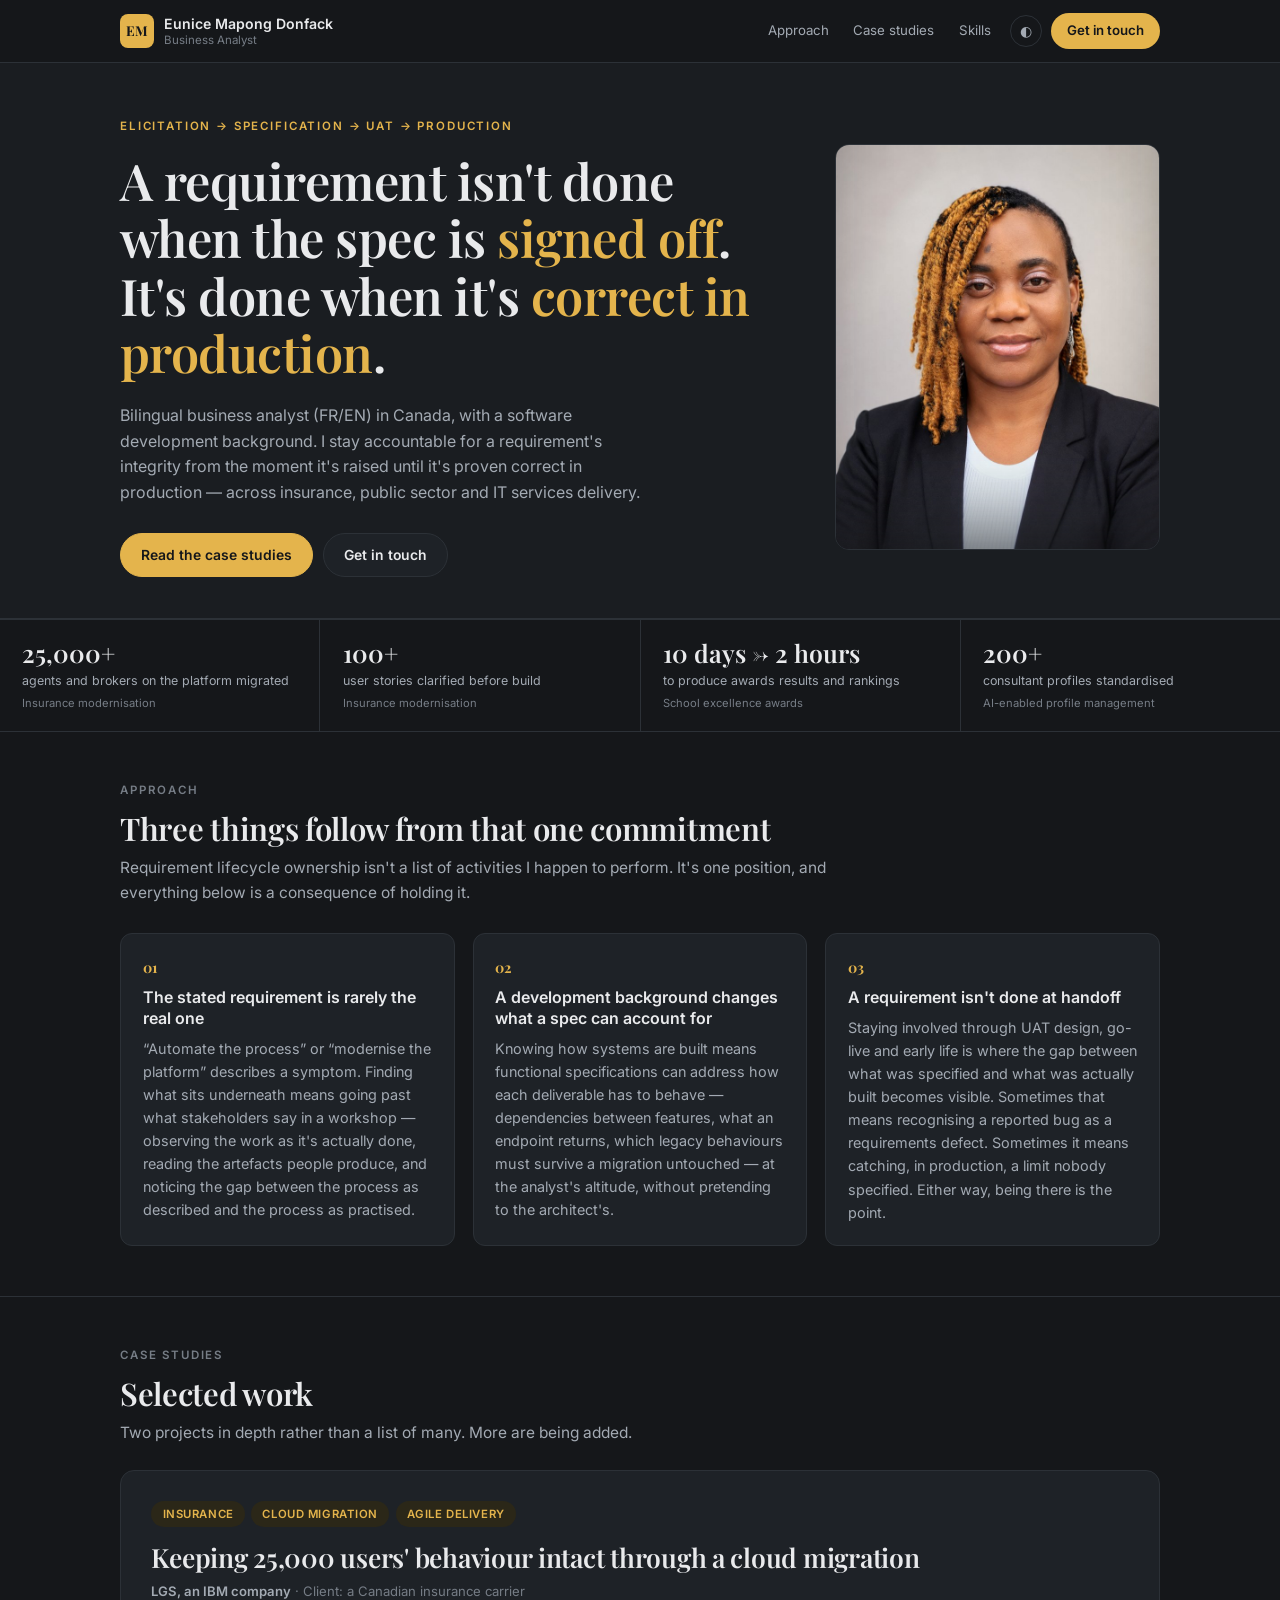
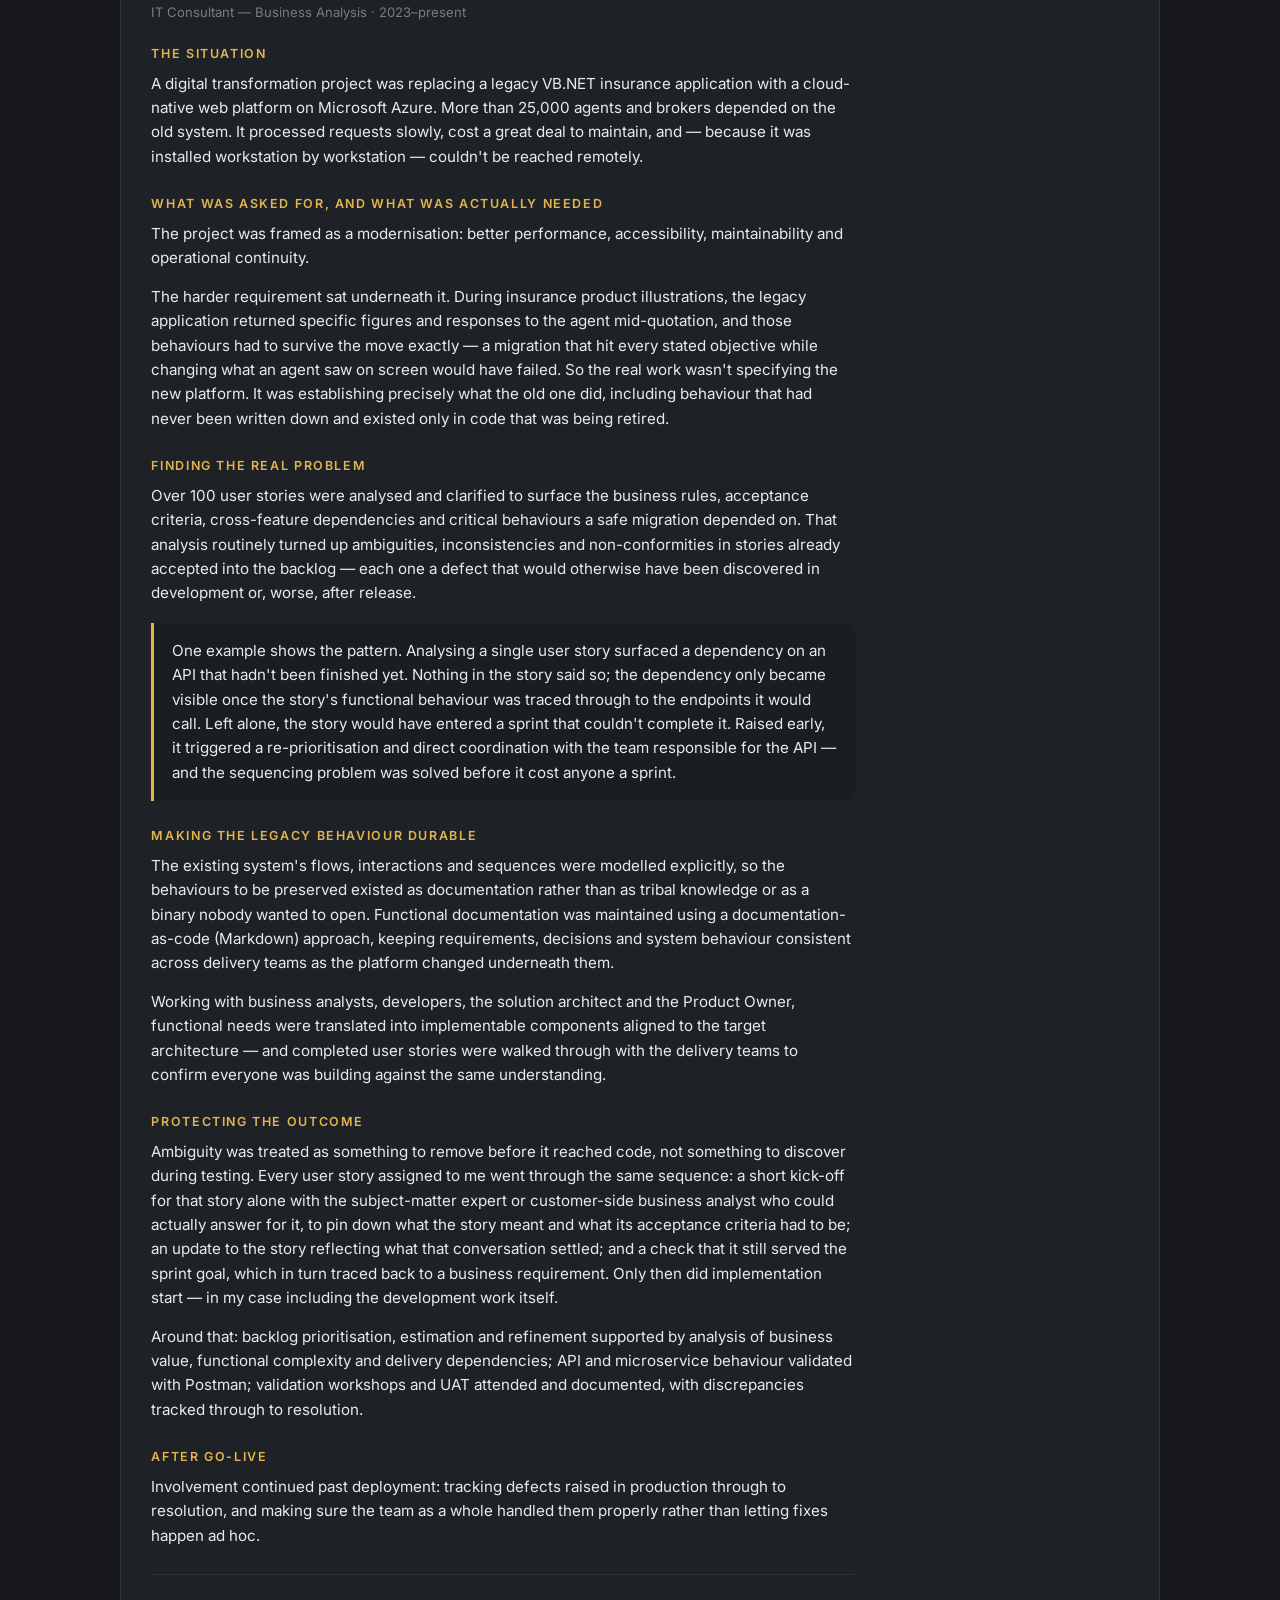
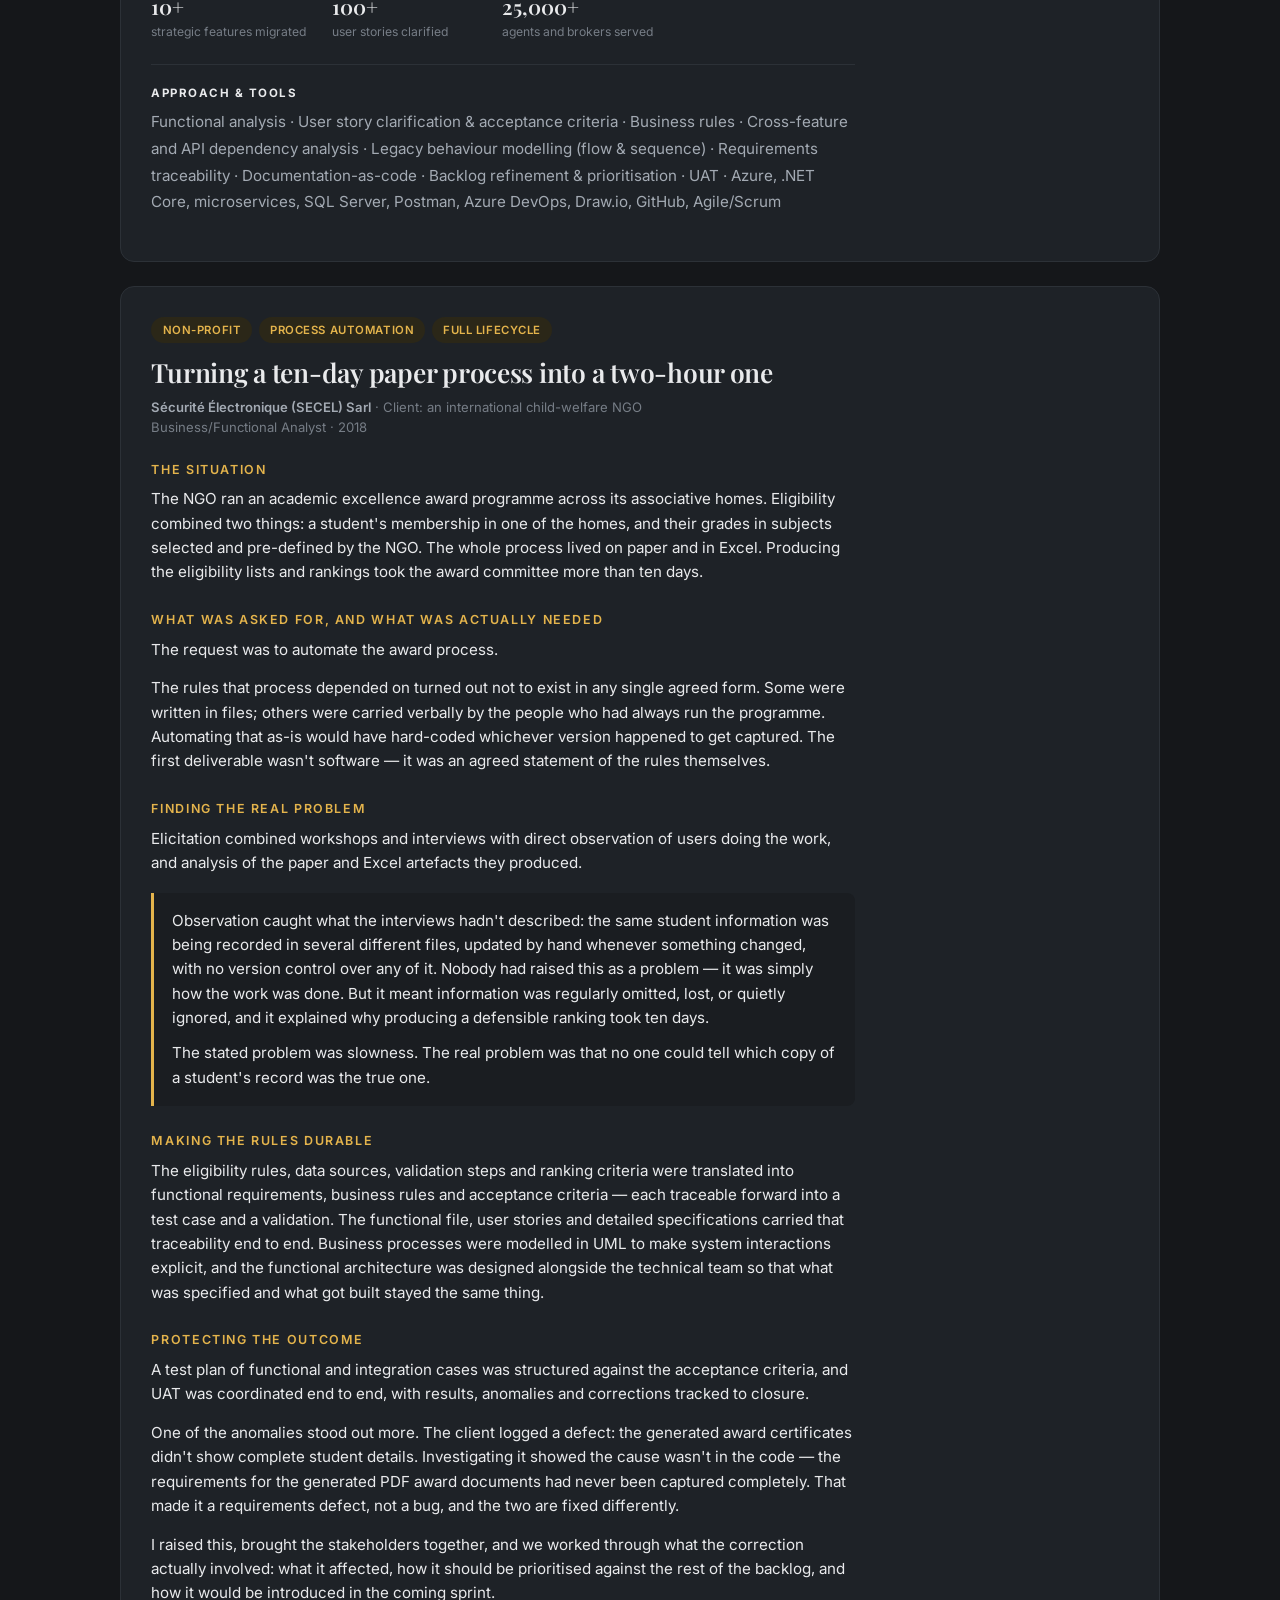
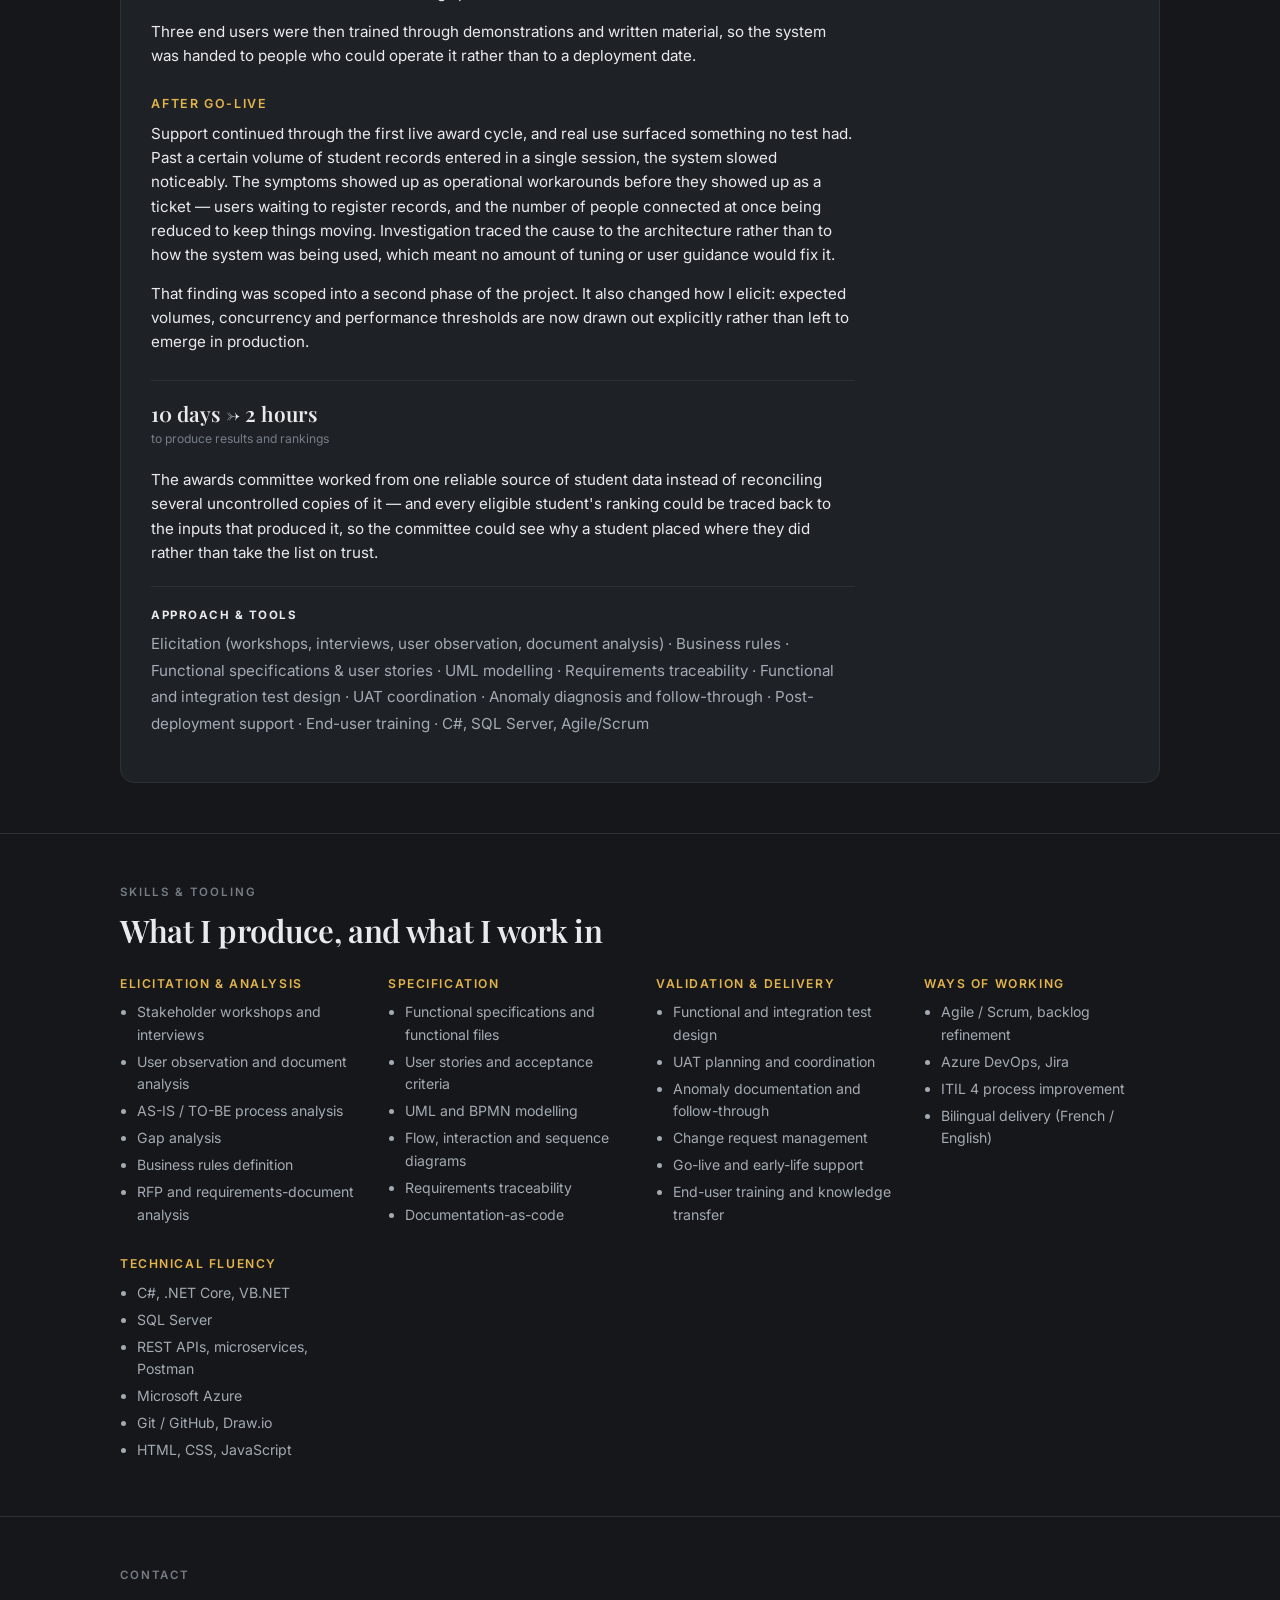
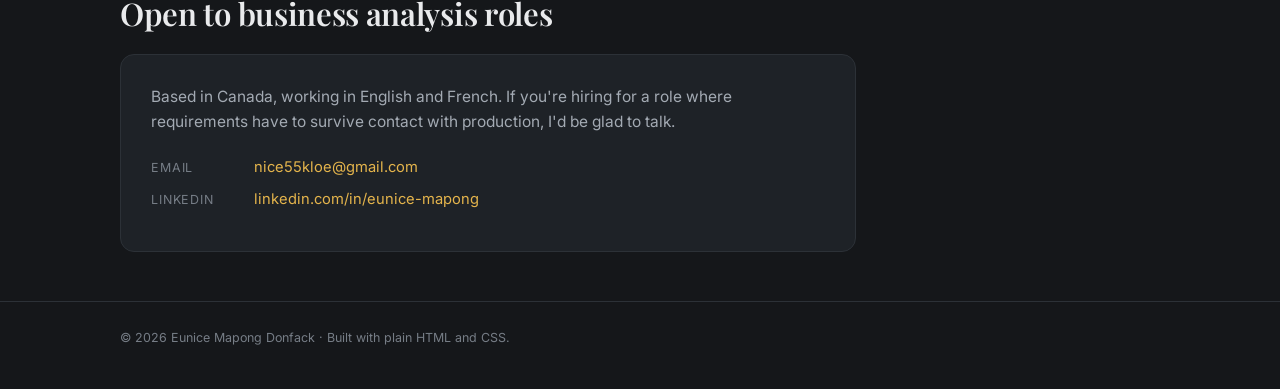
==== index.html @ 594097d8 "Add files via upload" ====
<!DOCTYPE html>
<html lang="en">
<head>
<meta charset="utf-8">
<meta name="viewport" content="width=device-width, initial-scale=1">
<title>Eunice Mapong Donfack — Business Analyst</title>
<meta name="description" content="Business analyst specialising in requirement lifecycle ownership — accountable for a requirement's integrity from elicitation through UAT, go-live and early-life support.">
<meta property="og:title" content="Eunice Mapong Donfack — Business Analyst">
<meta property="og:description" content="I stay accountable for a requirement's integrity from the moment it's raised until it's proven correct in production.">
<meta property="og:type" content="website">
<meta property="og:image" content="headshot.jpg">
<meta name="twitter:card" content="summary">
<link rel="icon" href="data:image/svg+xml,%3Csvg xmlns='http://www.w3.org/2000/svg' viewBox='0 0 32 32'%3E%3Crect width='32' height='32' rx='7' fill='%23E4B44C'/%3E%3Ctext x='16' y='23' font-family='Georgia,serif' font-weight='700' font-size='16' fill='%23131822' text-anchor='middle'%3EEM%3C/text%3E%3C/svg%3E">
<link rel="preconnect" href="https://fonts.googleapis.com">
<link rel="preconnect" href="https://fonts.gstatic.com" crossorigin>
<link href="https://fonts.googleapis.com/css2?family=Playfair+Display:wght@500;600;700&family=Inter:wght@400;500;600;700&display=swap" rel="stylesheet">
<style>
:root{
  --bg:#15171A; --bg-2:#1A1D21; --surface:#1E2227; --raised:#252A30;
  --ink:#E9EAEC; --muted:#A3AAB3; --faint:#767D86;
  --rule:#2C3137; --accent:#E4B44C; --accent-ink:#15171A; --accent-soft:#2B2718;
  --display:"Playfair Display",Georgia,"Times New Roman",serif;
  --sans:Inter,-apple-system,BlinkMacSystemFont,"Segoe UI",Roboto,Helvetica,Arial,sans-serif;
}
:root[data-theme="light"]{
  --bg:#FAFAF9; --bg-2:#F1F1EF; --surface:#FFFFFF; --raised:#FFFFFF;
  --ink:#1A1C1F; --muted:#555B62; --faint:#868C94;
  --rule:#E1E2E0; --accent:#8A6410; --accent-ink:#FFFFFF; --accent-soft:#F7F0DE;
}
*{box-sizing:border-box}
html{scroll-behavior:smooth}
body{margin:0; background:var(--bg); color:var(--ink); font-family:var(--sans);
  font-size:15.5px; line-height:1.6; -webkit-font-smoothing:antialiased}
.wrap{max-width:68rem; margin:0 auto; padding:0 1.5rem}
.narrow{max-width:46rem}
a{color:var(--accent); text-decoration:none}
a:hover{text-decoration:underline}
h1,h2{font-family:var(--display); font-weight:600; line-height:1.14; margin:0; letter-spacing:-.01em}
h3,h4{font-family:var(--sans); font-weight:600; margin:0; line-height:1.3}
p{margin:0 0 .9rem}
.gold{color:var(--accent)}
.eyebrow{font-size:.72rem; font-weight:600; letter-spacing:.16em; text-transform:uppercase;
  color:var(--accent); margin:0 0 1rem}
.sec-label{font-size:.72rem; font-weight:600; letter-spacing:.16em; text-transform:uppercase;
  color:var(--faint); margin:0 0 .7rem}

/* nav */
nav{position:sticky; top:0; z-index:30; background:var(--bg); border-bottom:1px solid var(--rule)}
nav .wrap{display:flex; align-items:center; gap:1rem; height:62px}
.brand{display:flex; align-items:center; gap:.6rem; color:var(--ink); text-decoration:none}
.brand:hover{text-decoration:none}
.mark{width:34px; height:34px; border-radius:8px; background:var(--accent); color:var(--accent-ink);
  font-family:var(--display); font-weight:700; font-size:.85rem;
  display:flex; align-items:center; justify-content:center; flex:none}
.brand b{display:block; font-size:.88rem; font-weight:600; line-height:1.25}
.brand small{display:block; font-size:.72rem; color:var(--faint); line-height:1.25}
.navlinks{display:flex; align-items:center; gap:.15rem; margin-left:auto; font-size:.83rem}
.navlinks a{color:var(--muted); padding:.4rem .7rem; border-radius:999px; text-decoration:none}
.navlinks a:hover{color:var(--ink); background:var(--bg-2); text-decoration:none}
.pill{margin-left:.4rem; background:var(--accent)!important; color:var(--accent-ink)!important;
  font-weight:600; padding:.45rem 1rem!important}
.pill:hover{opacity:.9}
#themer{margin-left:.35rem; background:none; border:1px solid var(--rule); color:var(--muted);
  width:32px; height:32px; border-radius:999px; cursor:pointer; font-size:.9rem; line-height:1; flex:none}
#themer:hover{color:var(--ink); border-color:var(--faint)}
@media (max-width:820px){ .navlinks a:not(.pill){display:none} .brand small{display:none} }

/* hero */
.hero{background:var(--bg-2); border-bottom:1px solid var(--rule); padding:3.4rem 0 2.6rem}
.hero-grid{display:grid; grid-template-columns:1.35fr .65fr; gap:2.5rem; align-items:center}
.hero h1{font-size:clamp(2rem,4.6vw,3.15rem)}
.hero .lede{margin-top:1.35rem; color:var(--muted); font-size:1rem; max-width:34rem}
.cta{display:flex; flex-wrap:wrap; gap:.65rem; margin-top:1.7rem}
.btn{display:inline-block; font-size:.87rem; font-weight:600; padding:.62rem 1.25rem;
  border-radius:999px; border:1px solid var(--rule); color:var(--ink); background:var(--surface);
  text-decoration:none}
.btn:hover{text-decoration:none; border-color:var(--faint)}
.btn.primary{background:var(--accent); border-color:var(--accent); color:var(--accent-ink)}
.btn.primary:hover{opacity:.9}
.portrait{position:relative; aspect-ratio:4/5; border-radius:14px; overflow:hidden;
  background:var(--surface); border:1px solid var(--rule)}
.portrait img{width:100%; height:100%; object-fit:cover; display:block}
.portrait::after{content:""; position:absolute; inset:0; pointer-events:none;
  box-shadow:inset 0 -70px 90px -50px rgba(21,23,26,.75)}
:root[data-theme="light"] .portrait::after{box-shadow:none}
@media (max-width:820px){
  .hero-grid{grid-template-columns:1fr; gap:1.8rem}
  .portrait{max-width:14rem; order:-1}
}

/* stats */
.stats{display:grid; grid-template-columns:repeat(auto-fit,minmax(11rem,1fr)); gap:1px;
  background:var(--rule); border-top:1px solid var(--rule); border-bottom:1px solid var(--rule)}
.stats div{background:var(--bg); padding:1.15rem 1.4rem}
.stats .n{font-family:var(--display); font-size:1.55rem; font-weight:600; display:block; line-height:1.15}
.stats .k{font-size:.78rem; color:var(--muted); margin-top:.2rem; display:block}
.stats .src{font-size:.7rem; color:var(--faint); margin-top:.25rem; display:block}

/* sections */
section{padding:3.1rem 0}
section + section{border-top:1px solid var(--rule)}
h2.sec{font-size:clamp(1.5rem,3vw,1.95rem); margin-bottom:.6rem}

/* approach cards */
.cards{display:grid; grid-template-columns:repeat(auto-fit,minmax(16rem,1fr)); gap:1.1rem; margin-top:1.7rem}
.card{background:var(--surface); border:1px solid var(--rule); border-radius:12px; padding:1.35rem}
.card .num{font-family:var(--display); font-size:.9rem; color:var(--accent); font-weight:700;
  display:block; margin-bottom:.55rem}
.card h3{font-size:1rem; margin-bottom:.5rem}
.card p{font-size:.9rem; color:var(--muted); margin:0}

/* case studies */
.cs{background:var(--surface); border:1px solid var(--rule); border-radius:14px;
  padding:1.9rem; margin-top:1.5rem}
@media (max-width:640px){ .cs{padding:1.3rem} }
.tags{display:flex; flex-wrap:wrap; gap:.4rem; margin-bottom:.9rem}
.tag{font-size:.71rem; font-weight:600; letter-spacing:.05em; text-transform:uppercase;
  color:var(--accent); background:var(--accent-soft); border-radius:999px; padding:.24rem .7rem}
.cs h2{font-size:clamp(1.28rem,2.6vw,1.65rem)}
.cs-meta{font-size:.82rem; color:var(--faint); margin:.6rem 0 0; line-height:1.55}
.cs-meta b{color:var(--muted); font-weight:600}
.cs-body{margin-top:1.5rem; max-width:44rem}
.cs-body h3{font-size:.78rem; letter-spacing:.13em; text-transform:uppercase; color:var(--accent);
  margin:1.7rem 0 .6rem}
.cs-body h3:first-child{margin-top:0}
.cs-body p{font-size:.95rem}
.pull{border-left:3px solid var(--accent); background:var(--bg-2); border-radius:0 8px 8px 0;
  padding:1rem 1.1rem; margin:1.1rem 0}
.pull p{margin:0 0 .7rem; font-size:.95rem}
.pull p:last-child{margin:0}
.mini{display:flex; flex-wrap:wrap; gap:1.6rem; margin:1.6rem 0 0; padding-top:1.2rem;
  border-top:1px solid var(--rule)}
.mini div{min-width:9rem}
.mini .n{font-family:var(--display); font-size:1.3rem; font-weight:600; display:block; line-height:1.2}
.mini .k{font-size:.76rem; color:var(--faint)}
.tools{font-size:.82rem; color:var(--muted); margin-top:1.3rem; padding-top:1.1rem;
  border-top:1px solid var(--rule); line-height:1.75}
.tools b{display:block; color:var(--ink); font-size:.72rem; letter-spacing:.13em;
  text-transform:uppercase; margin-bottom:.4rem}

/* skills */
.grid{display:grid; grid-template-columns:repeat(auto-fit,minmax(14rem,1fr)); gap:1.6rem 2rem; margin-top:1.7rem}
.grid h3{font-size:.76rem; letter-spacing:.13em; text-transform:uppercase; color:var(--accent);
  margin-bottom:.6rem}
.grid ul{margin:0; padding-left:1.05rem; font-size:.88rem; color:var(--muted)}
.grid li{margin-bottom:.28rem}

/* contact */
.contact-box{background:var(--surface); border:1px solid var(--rule); border-radius:14px;
  padding:1.9rem; margin-top:1.4rem}
.lines{margin-top:1.3rem; font-size:.92rem}
.lines div{display:flex; gap:.9rem; margin-bottom:.55rem; flex-wrap:wrap}
.lines span{color:var(--faint); font-size:.78rem; letter-spacing:.06em; text-transform:uppercase;
  min-width:5.5rem; padding-top:.15rem}
.lines a{word-break:break-word}

footer{border-top:1px solid var(--rule); padding:1.6rem 0 2.6rem; font-size:.78rem; color:var(--faint)}

.todo{background:#4A3A0C; color:#F4D98A; border:1px dashed #A98A2E; border-radius:4px;
  padding:.1rem .4rem; font-size:.82rem}
:root[data-theme="light"] .todo{background:#FFF3CD; color:#6B4E00; border-color:#C9A227}

@media print{
  nav,.cta,.todo,#themer{display:none}
  .portrait{max-width:5.5cm; border:0}
  .hero-grid{grid-template-columns:1fr 5.5cm}
  body{background:#fff; color:#000; font-size:10.5pt}
  .cs,.card,.contact-box{border:0; padding:0; background:#fff}
  section{padding:.8rem 0; border:0}
  a{color:#000}
}
</style>
</head>
<body>

<nav>
  <div class="wrap">
    <a class="brand" href="#top">
      <span class="mark">EM</span>
      <span><b>Eunice Mapong Donfack</b><small>Business Analyst</small></span>
    </a>
    <div class="navlinks">
      <a href="#approach">Approach</a>
      <a href="#work">Case studies</a>
      <a href="#skills">Skills</a>
      <button id="themer" type="button" aria-label="Switch between light and dark">◐</button>
      <a class="pill" href="#contact">Get in touch</a>
    </div>
  </div>
</nav>

<header class="hero" id="top">
  <div class="wrap hero-grid">
    <div>
      <p class="eyebrow">Elicitation → Specification → UAT → Production</p>
      <h1>A requirement isn't done when the spec is <span class="gold">signed off</span>. It's done when it's <span class="gold">correct in production</span>.</h1>
      <p class="lede">
        Bilingual business analyst (FR/EN) in Canada, with a software development background.
        I stay accountable for a requirement's integrity from the moment it's raised until it's
        proven correct in production — across insurance, public sector and IT services delivery.
      </p>
      <div class="cta">
        <a class="btn primary" href="#work">Read the case studies</a>
        <a class="btn" href="#contact">Get in touch</a>
      </div>
    </div>
    <div class="portrait">
      <img src="headshot.jpg" width="720" height="900"
           alt="Eunice Mapong Donfack, business analyst" fetchpriority="high">
    </div>
  </div>
</header>

<div class="stats">
  <div>
    <span class="n">25,000+</span>
    <span class="k">agents and brokers on the platform migrated</span>
    <span class="src">Insurance modernisation</span>
  </div>
  <div>
    <span class="n">100+</span>
    <span class="k">user stories clarified before build</span>
    <span class="src">Insurance modernisation</span>
  </div>
  <div>
    <span class="n">10 days → 2 hours</span>
    <span class="k">to produce awards results and rankings</span>
    <span class="src">School excellence awards</span>
  </div>
  <div>
    <span class="n">200+</span>
    <span class="k">consultant profiles standardised</span>
    <span class="src">AI-enabled profile management</span>
  </div>
</div>

<section id="approach">
  <div class="wrap">
    <p class="sec-label">Approach</p>
    <h2 class="sec">Three things follow from that one commitment</h2>
    <p class="narrow" style="color:var(--muted)">
      Requirement lifecycle ownership isn't a list of activities I happen to perform. It's one
      position, and everything below is a consequence of holding it.
    </p>
    <div class="cards">
      <div class="card">
        <span class="num">01</span>
        <h3>The stated requirement is rarely the real one</h3>
        <p>
          “Automate the process” or “modernise the platform” describes a symptom. Finding what sits
          underneath means going past what stakeholders say in a workshop — observing the work as
          it's actually done, reading the artefacts people produce, and noticing the gap between the
          process as described and the process as practised.
        </p>
      </div>
      <div class="card">
        <span class="num">02</span>
        <h3>A development background changes what a spec can account for</h3>
        <p>
          Knowing how systems are built means functional specifications can address how each
          deliverable has to behave — dependencies between features, what an endpoint returns, which
          legacy behaviours must survive a migration untouched — at the analyst's altitude, without
          pretending to the architect's.
        </p>
      </div>
      <div class="card">
        <span class="num">03</span>
        <h3>A requirement isn't done at handoff</h3>
        <p>
          Staying involved through UAT design, go-live and early life is where the gap between what
          was specified and what was actually built becomes visible. Sometimes that means recognising
          a reported bug as a requirements defect. Sometimes it means catching, in production, a
          limit nobody specified. Either way, being there is the point.
        </p>
      </div>
    </div>
  </div>
</section>

<section id="work">
  <div class="wrap">
    <p class="sec-label">Case studies</p>
    <h2 class="sec">Selected work</h2>
    <p class="narrow" style="color:var(--muted)">
      Two projects in depth rather than a list of many. More are being added.
    </p>

    <article class="cs">
      <div class="tags"><span class="tag">Insurance</span><span class="tag">Cloud migration</span><span class="tag">Agile delivery</span></div>
      <h2>Keeping 25,000 users' behaviour intact through a cloud migration</h2>
      <p class="cs-meta">
        <b>LGS, an IBM company</b> · Client: a Canadian insurance carrier<br>
        IT Consultant — Business Analysis · 2023–present
      </p>

      <div class="cs-body">
        <h3>The situation</h3>
        <p>
          A digital transformation project was replacing a legacy VB.NET insurance application with
          a cloud-native web platform on Microsoft Azure. More than 25,000 agents and brokers depended
          on the old system. It processed requests slowly, cost a great deal to maintain, and —
          because it was installed workstation by workstation — couldn't be reached remotely.
        </p>

        <h3>What was asked for, and what was actually needed</h3>
        <p>
          The project was framed as a modernisation: better performance, accessibility,
          maintainability and operational continuity.
        </p>
        <p>
          The harder requirement sat underneath it. During insurance product illustrations, the legacy
          application returned specific figures and responses to the agent mid-quotation, and those
          behaviours had to survive the move exactly — a migration that hit every stated objective
          while changing what an agent saw on screen would have failed. So the real work wasn't
          specifying the new platform. It was establishing precisely what the old one did, including
          behaviour that had never been written down and existed only in code that was being retired.
        </p>

        <h3>Finding the real problem</h3>
        <p>
          Over 100 user stories were analysed and clarified to surface the business rules, acceptance
          criteria, cross-feature dependencies and critical behaviours a safe migration depended on.
          That analysis routinely turned up ambiguities, inconsistencies and non-conformities in
          stories already accepted into the backlog — each one a defect that would otherwise have been
          discovered in development or, worse, after release.
        </p>
        <div class="pull">
          <p>
            One example shows the pattern. Analysing a single user story surfaced a dependency on an
            API that hadn't been finished yet. Nothing in the story said so; the dependency only became
            visible once the story's functional behaviour was traced through to the endpoints it would
            call. Left alone, the story would have entered a sprint that couldn't complete it. Raised
            early, it triggered a re-prioritisation and direct coordination with the team responsible
            for the API — and the sequencing problem was solved before it cost anyone a sprint.
          </p>
        </div>

        <h3>Making the legacy behaviour durable</h3>
        <p>
          The existing system's flows, interactions and sequences were modelled explicitly, so the
          behaviours to be preserved existed as documentation rather than as tribal knowledge or as a
          binary nobody wanted to open. Functional documentation was maintained using a
          documentation-as-code (Markdown) approach, keeping requirements, decisions and system behaviour
          consistent across delivery teams as the platform changed underneath them.
        </p>
        <p>
          Working with business analysts, developers, the solution architect and the Product Owner,
          functional needs were translated into implementable components aligned to the target
          architecture — and completed user stories were walked through with the delivery teams to
          confirm everyone was building against the same understanding.
        </p>

        <h3>Protecting the outcome</h3>
        <p>
          Ambiguity was treated as something to remove before it reached code, not something to
          discover during testing. Every user story assigned to me went through the same sequence: a
          short kick-off for that story alone with the subject-matter expert or customer-side business
          analyst who could actually answer for it, to pin down what the story meant and what its
          acceptance criteria had to be; an update to the story reflecting what that conversation
          settled; and a check that it still served the sprint goal, which in turn traced back to a
          business requirement. Only then did implementation start — in my case including the
          development work itself.
        </p>
        <p>
          Around that: backlog prioritisation, estimation and refinement supported by analysis of
          business value, functional complexity and delivery dependencies; API and microservice
          behaviour validated with Postman; validation workshops and UAT attended and documented, with
          discrepancies tracked through to resolution.
        </p>

        <h3>After go-live</h3>
        <p>
          Involvement continued past deployment: tracking defects raised in production through to
          resolution, and making sure the team as a whole handled them properly rather than letting
          fixes happen ad hoc.
        </p>

        <div class="mini">
          <div><span class="n">10+</span><span class="k">strategic features migrated</span></div>
          <div><span class="n">100+</span><span class="k">user stories clarified</span></div>
          <div><span class="n">25,000+</span><span class="k">agents and brokers served</span></div>
        </div>

        <p class="tools">
          <b>Approach &amp; tools</b>
          Functional analysis · User story clarification &amp; acceptance criteria · Business rules ·
          Cross-feature and API dependency analysis · Legacy behaviour modelling (flow &amp; sequence) ·
          Requirements traceability · Documentation-as-code · Backlog refinement &amp; prioritisation ·
          UAT · Azure, .NET Core, microservices, SQL Server, Postman, Azure DevOps, Draw.io, GitHub,
          Agile/Scrum
        </p>
      </div>
    </article>

    <article class="cs">
      <div class="tags"><span class="tag">Non-profit</span><span class="tag">Process automation</span><span class="tag">Full lifecycle</span></div>
      <h2>Turning a ten-day paper process into a two-hour one</h2>
      <p class="cs-meta">
        <b>Sécurité Électronique (SECEL) Sarl</b> · Client: an international child-welfare NGO<br>
        Business/Functional Analyst · 2018
      </p>

      <div class="cs-body">
        <h3>The situation</h3>
        <p>
          The NGO ran an academic excellence award programme across its associative homes. Eligibility
          combined two things: a student's membership in one of the homes, and their grades in subjects
          selected and pre-defined by the NGO. The whole process lived on paper and in Excel. Producing
          the eligibility lists and rankings took the award committee more than ten days.
        </p>

        <h3>What was asked for, and what was actually needed</h3>
        <p>The request was to automate the award process.</p>
        <p>
          The rules that process depended on turned out not to exist in any single agreed form. Some
          were written in files; others were carried verbally by the people who had always run the
          programme. Automating that as-is would have hard-coded whichever version happened to get
          captured. The first deliverable wasn't software — it was an agreed statement of the rules
          themselves.
        </p>

        <h3>Finding the real problem</h3>
        <p>
          Elicitation combined workshops and interviews with direct observation of users doing the
          work, and analysis of the paper and Excel artefacts they produced.
        </p>
        <div class="pull">
          <p>
            Observation caught what the interviews hadn't described: the same student information was
            being recorded in several different files, updated by hand whenever something changed, with
            no version control over any of it. Nobody had raised this as a problem — it was simply how
            the work was done. But it meant information was regularly omitted, lost, or quietly
            ignored, and it explained why producing a defensible ranking took ten days.
          </p>
          <p>
            The stated problem was slowness. The real problem was that no one could tell which copy of
            a student's record was the true one.
          </p>
        </div>

        <h3>Making the rules durable</h3>
        <p>
          The eligibility rules, data sources, validation steps and ranking criteria were translated
          into functional requirements, business rules and acceptance criteria — each traceable forward
          into a test case and a validation. The functional file, user stories and detailed
          specifications carried that traceability end to end. Business processes were modelled in UML
          to make system interactions explicit, and the functional architecture was designed alongside
          the technical team so that what was specified and what got built stayed the same thing.
        </p>

        <h3>Protecting the outcome</h3>
        <p>
          A test plan of functional and integration cases was structured against the acceptance
          criteria, and UAT was coordinated end to end, with results, anomalies and corrections tracked
          to closure.
        </p>
        <p>
          One of the anomalies stood out more. The client logged a defect: the generated award
          certificates didn't show complete student details. Investigating it showed the cause wasn't
          in the code — the requirements for the generated PDF award documents had never been captured
          completely. That made it a requirements defect, not a bug, and the two are fixed differently.
        </p>
        <p>
          I raised this, brought the stakeholders together, and we worked through what the correction
          actually involved: what it affected, how it should be prioritised against the rest of the
          backlog, and how it would be introduced in the coming sprint.
        </p>
        <p>
          Three end users were then trained through demonstrations and written material, so the system
          was handed to people who could operate it rather than to a deployment date.
        </p>

        <h3>After go-live</h3>
        <p>
          Support continued through the first live award cycle, and real use surfaced something no test
          had. Past a certain volume of student records entered in a single session, the system slowed
          noticeably. The symptoms showed up as operational workarounds before they showed up as a
          ticket — users waiting to register records, and the number of people connected at once being
          reduced to keep things moving. Investigation traced the cause to the architecture rather than
          to how the system was being used, which meant no amount of tuning or user guidance would fix
          it.
        </p>
        <p>
          That finding was scoped into a second phase of the project. It also changed how I elicit:
          expected volumes, concurrency and performance thresholds are now drawn out explicitly rather
          than left to emerge in production.
        </p>

        <div class="mini">
          <div><span class="n">10 days → 2 hours</span><span class="k">to produce results and rankings</span></div>
        </div>

        <p style="margin-top:1.1rem; font-size:.95rem">
          The awards committee worked from one reliable source of student data instead of reconciling
          several uncontrolled copies of it — and every eligible student's ranking could be traced back
          to the inputs that produced it, so the committee could see why a student placed where they
          did rather than take the list on trust.
        </p>

        <p class="tools">
          <b>Approach &amp; tools</b>
          Elicitation (workshops, interviews, user observation, document analysis) · Business rules ·
          Functional specifications &amp; user stories · UML modelling · Requirements traceability ·
          Functional and integration test design · UAT coordination · Anomaly diagnosis and
          follow-through · Post-deployment support · End-user training · C#, SQL Server, Agile/Scrum
        </p>
      </div>
    </article>
  </div>
</section>

<section id="skills">
  <div class="wrap">
    <p class="sec-label">Skills &amp; tooling</p>
    <h2 class="sec">What I produce, and what I work in</h2>
    <div class="grid">
      <div>
        <h3>Elicitation &amp; analysis</h3>
        <ul>
          <li>Stakeholder workshops and interviews</li>
          <li>User observation and document analysis</li>
          <li>AS-IS / TO-BE process analysis</li>
          <li>Gap analysis</li>
          <li>Business rules definition</li>
          <li>RFP and requirements-document analysis</li>
        </ul>
      </div>
      <div>
        <h3>Specification</h3>
        <ul>
          <li>Functional specifications and functional files</li>
          <li>User stories and acceptance criteria</li>
          <li>UML and BPMN modelling</li>
          <li>Flow, interaction and sequence diagrams</li>
          <li>Requirements traceability</li>
          <li>Documentation-as-code</li>
        </ul>
      </div>
      <div>
        <h3>Validation &amp; delivery</h3>
        <ul>
          <li>Functional and integration test design</li>
          <li>UAT planning and coordination</li>
          <li>Anomaly documentation and follow-through</li>
          <li>Change request management</li>
          <li>Go-live and early-life support</li>
          <li>End-user training and knowledge transfer</li>
        </ul>
      </div>
      <div>
        <h3>Ways of working</h3>
        <ul>
          <li>Agile / Scrum, backlog refinement</li>
          <li>Azure DevOps, Jira</li>
          <li>ITIL 4 process improvement</li>
          <li>Bilingual delivery (French / English)</li>
        </ul>
      </div>
      <div>
        <h3>Technical fluency</h3>
        <ul>
          <li>C#, .NET Core, VB.NET</li>
          <li>SQL Server</li>
          <li>REST APIs, microservices, Postman</li>
          <li>Microsoft Azure</li>
          <li>Git / GitHub, Draw.io</li>
          <li>HTML, CSS, JavaScript</li>
        </ul>
      </div>
    </div>
  </div>
</section>

<section id="contact">
  <div class="wrap">
    <p class="sec-label">Contact</p>
    <h2 class="sec">Open to business analysis roles</h2>
    <div class="contact-box narrow">
      <p style="color:var(--muted); margin:0">
        Based in Canada, working in English and French. If you're hiring for a role where requirements
        have to survive contact with production, I'd be glad to talk.
      </p>
      <div class="lines">
        <div><span>Email</span> <a href="mailto:nice55kloe@gmail.com">nice55kloe@gmail.com</a></div>
        <div><span>LinkedIn</span> <a href="https://www.linkedin.com/in/eunice-mapong-business-analysis-analyste-affaires-transformation-digitale-modernization" target="_blank" rel="noopener">linkedin.com/in/eunice-mapong</a></div>
      </div>
    </div>
  </div>
</section>

<footer>
  <div class="wrap">© <span id="yr">2026</span> Eunice Mapong Donfack · Built with plain HTML and CSS.</div>
</footer>

<script>
(function(){
  var root=document.documentElement, btn=document.getElementById('themer');
  var saved=null;
  try{ saved=localStorage.getItem('theme'); }catch(e){}
  if(saved) root.setAttribute('data-theme',saved);
  btn.addEventListener('click',function(){
    var cur=root.getAttribute('data-theme')||'dark';  // dark is the default
    var next=cur==='light'?'dark':'light';
    root.setAttribute('data-theme',next);
    try{ localStorage.setItem('theme',next); }catch(e){}
  });
  document.getElementById('yr').textContent=new Date().getFullYear();
})();
</script>
</body>
</html>
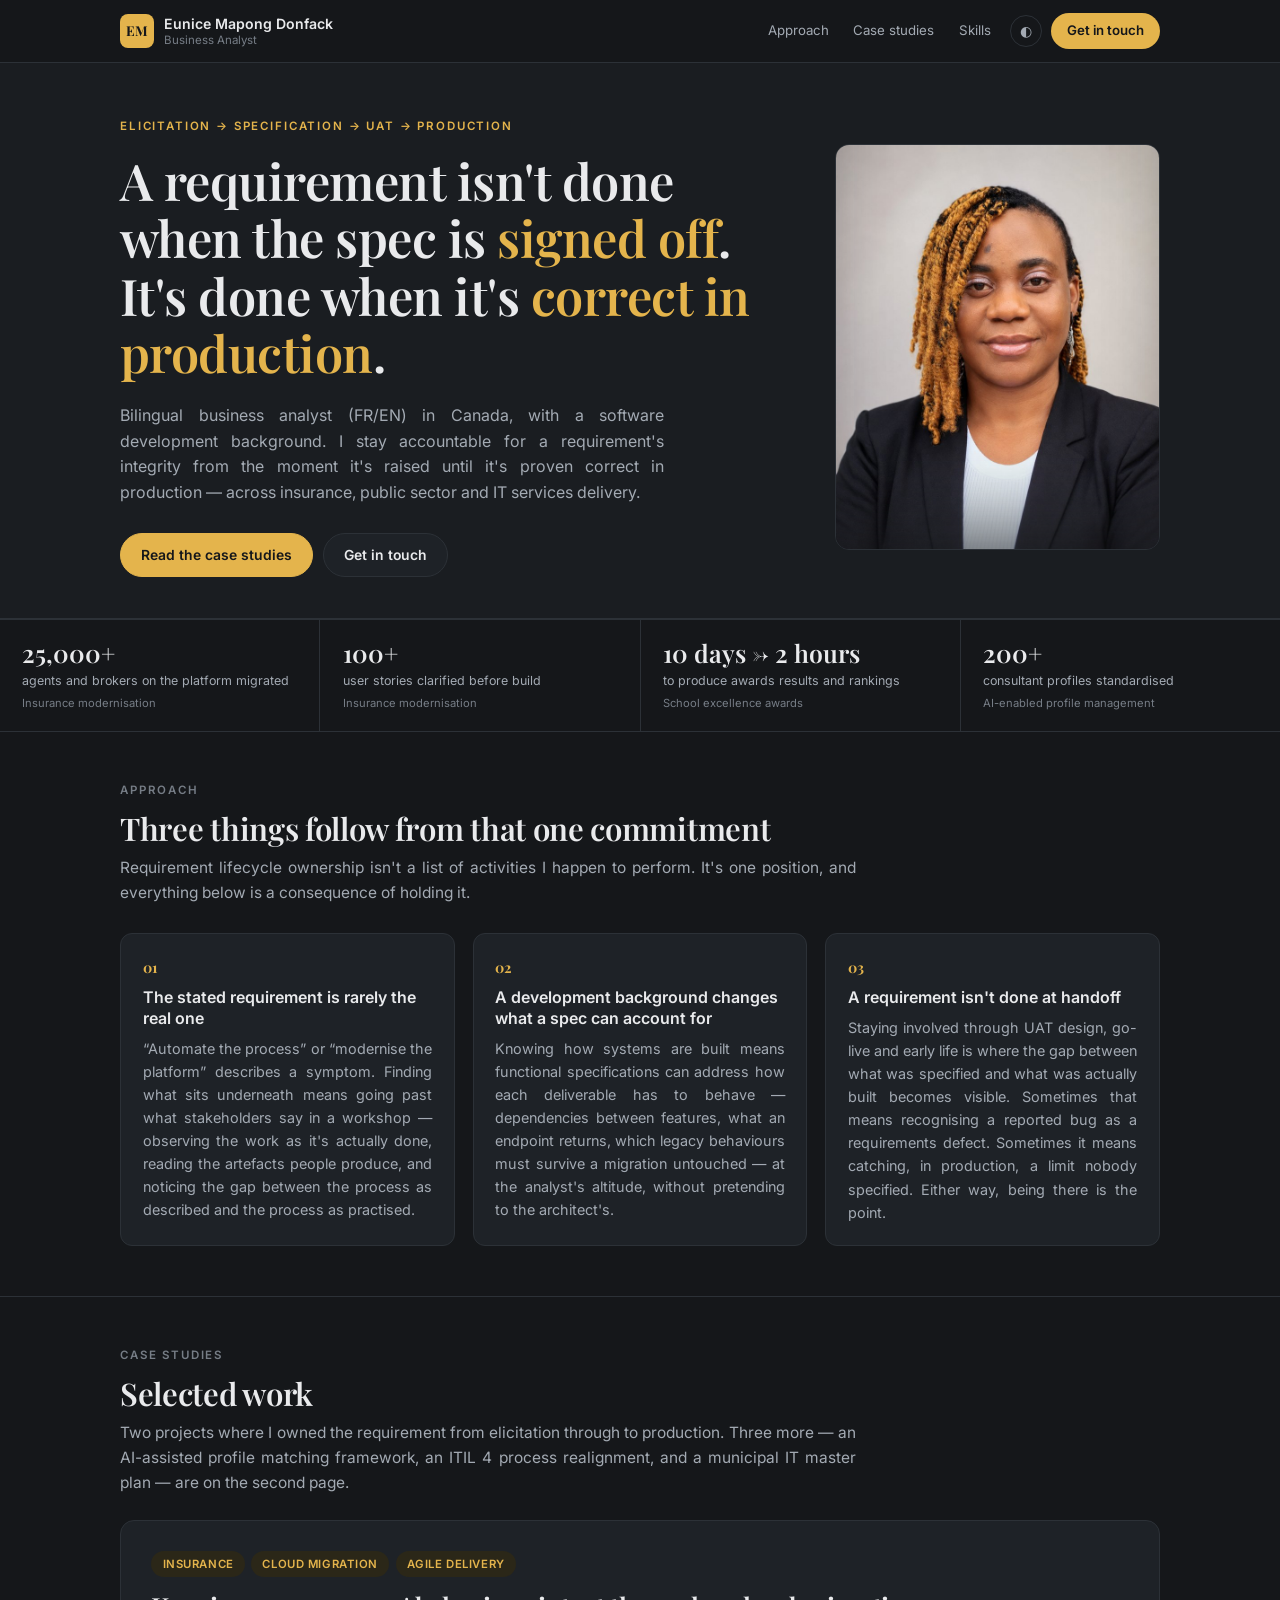
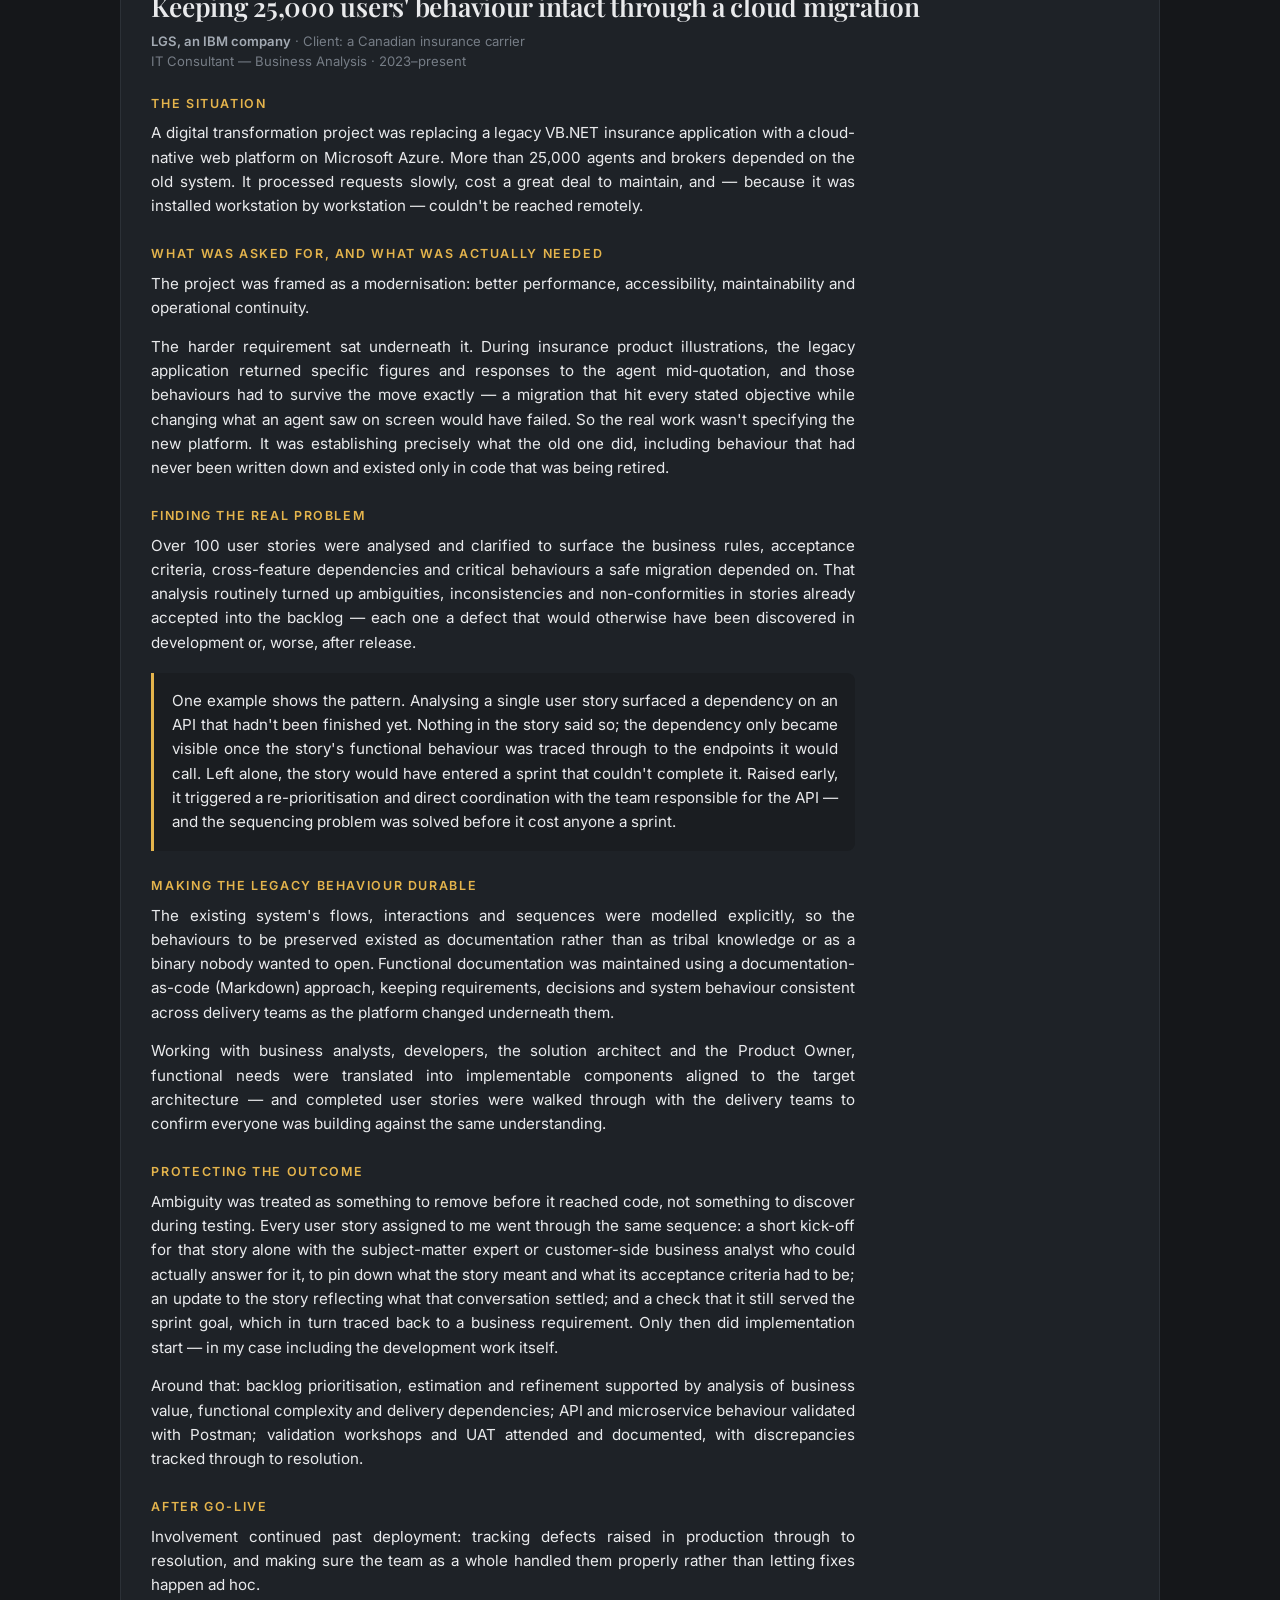
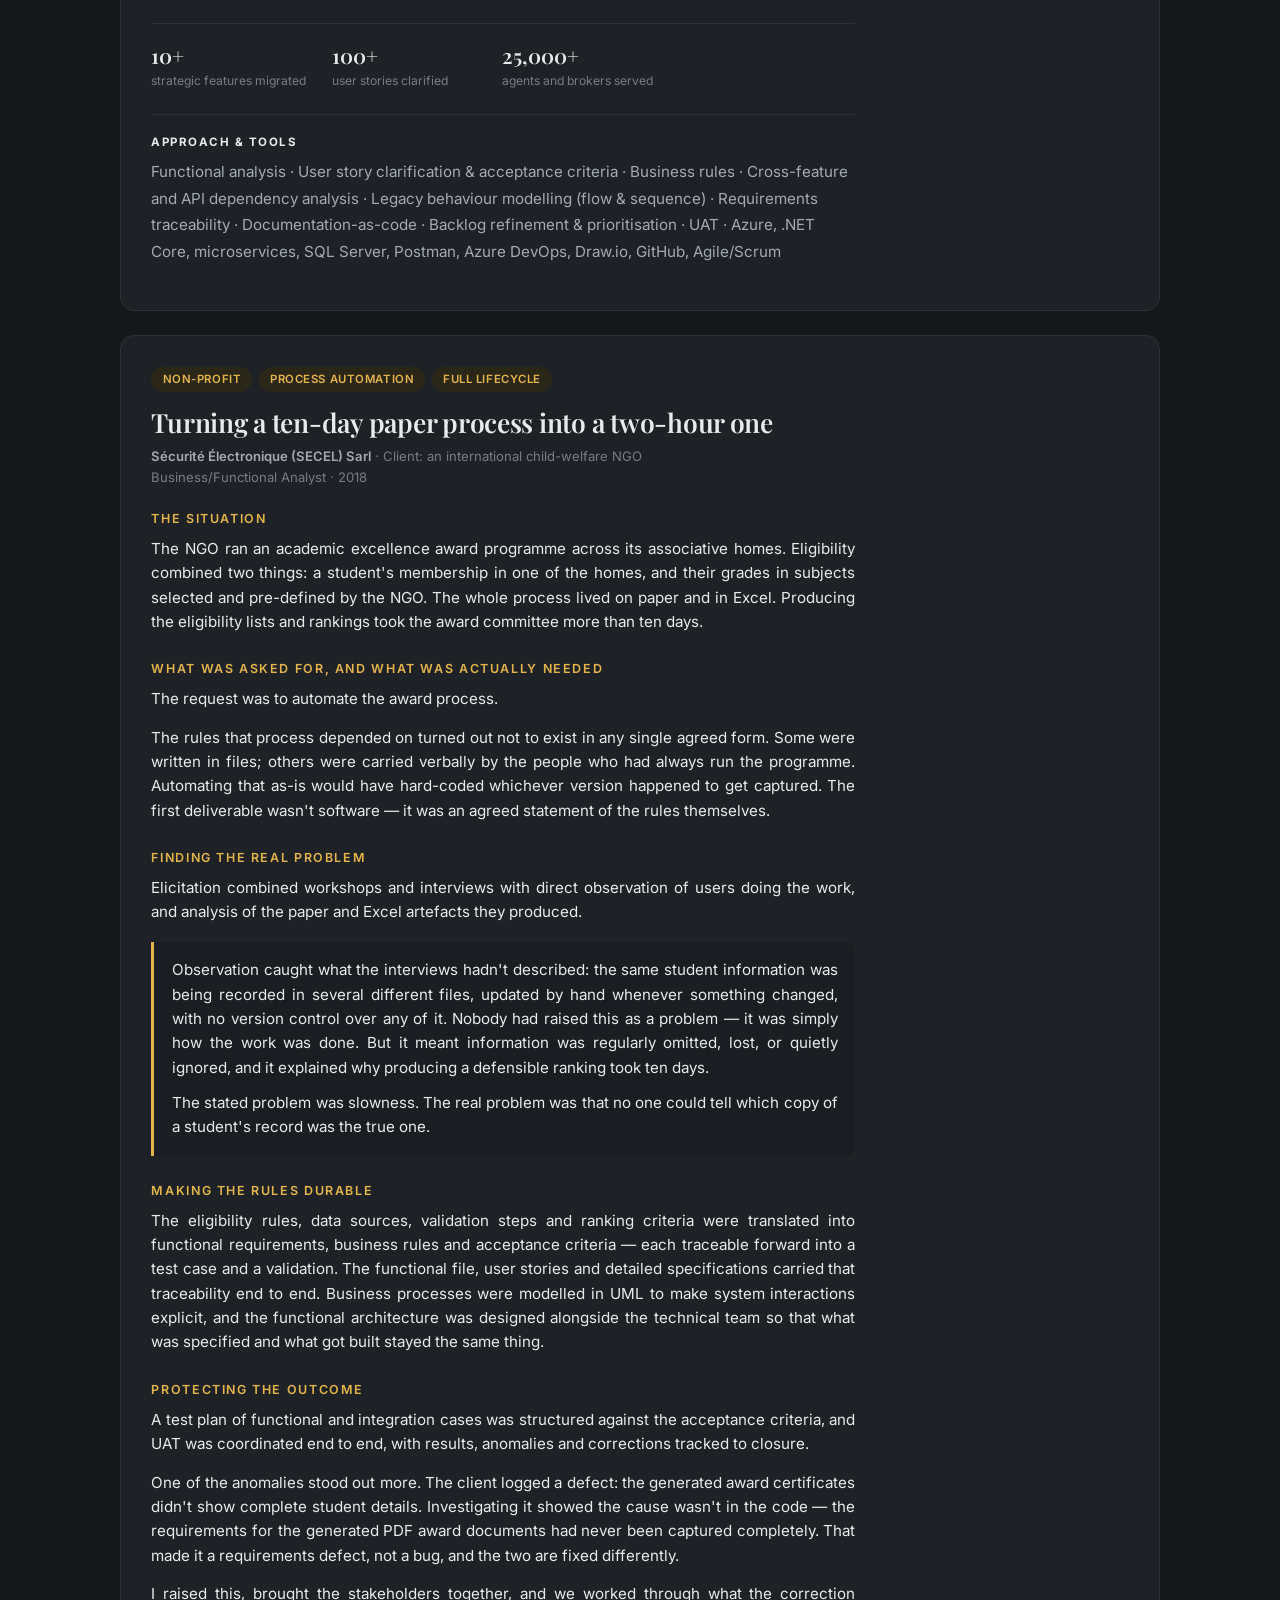
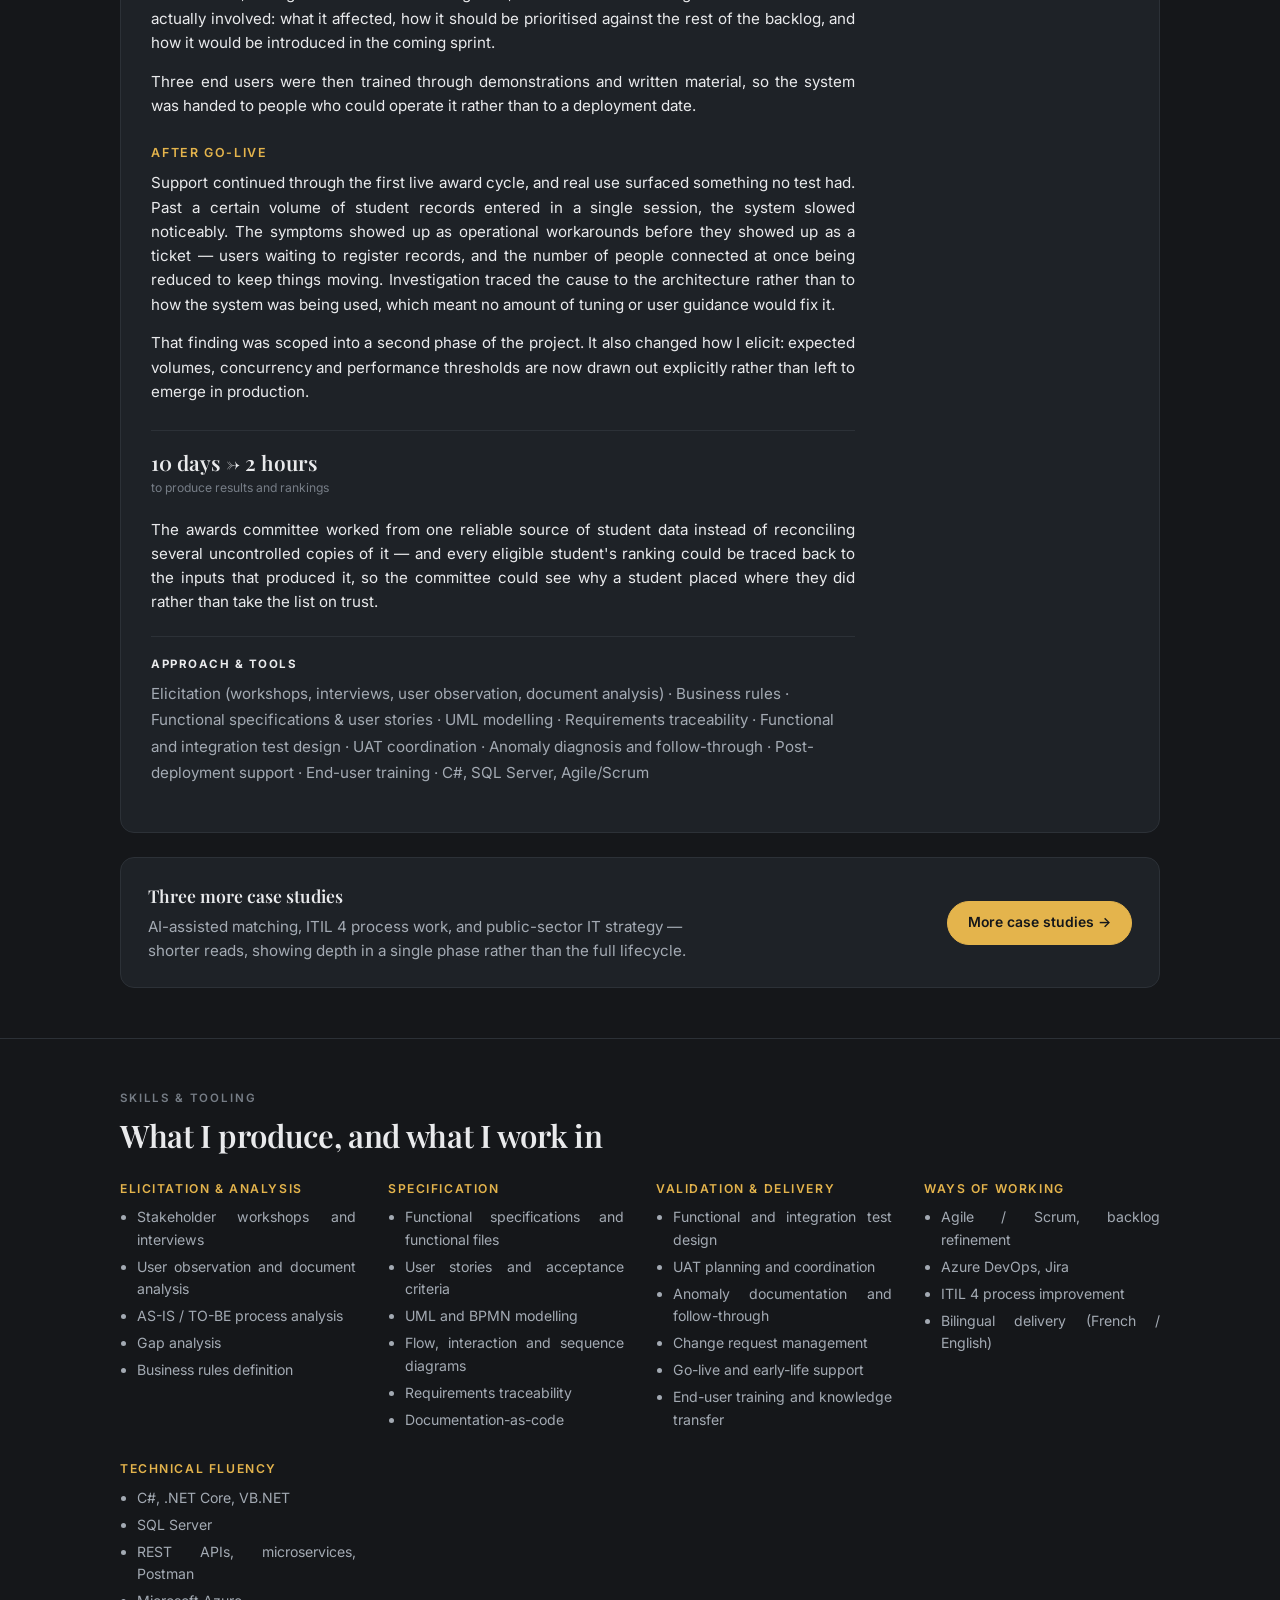
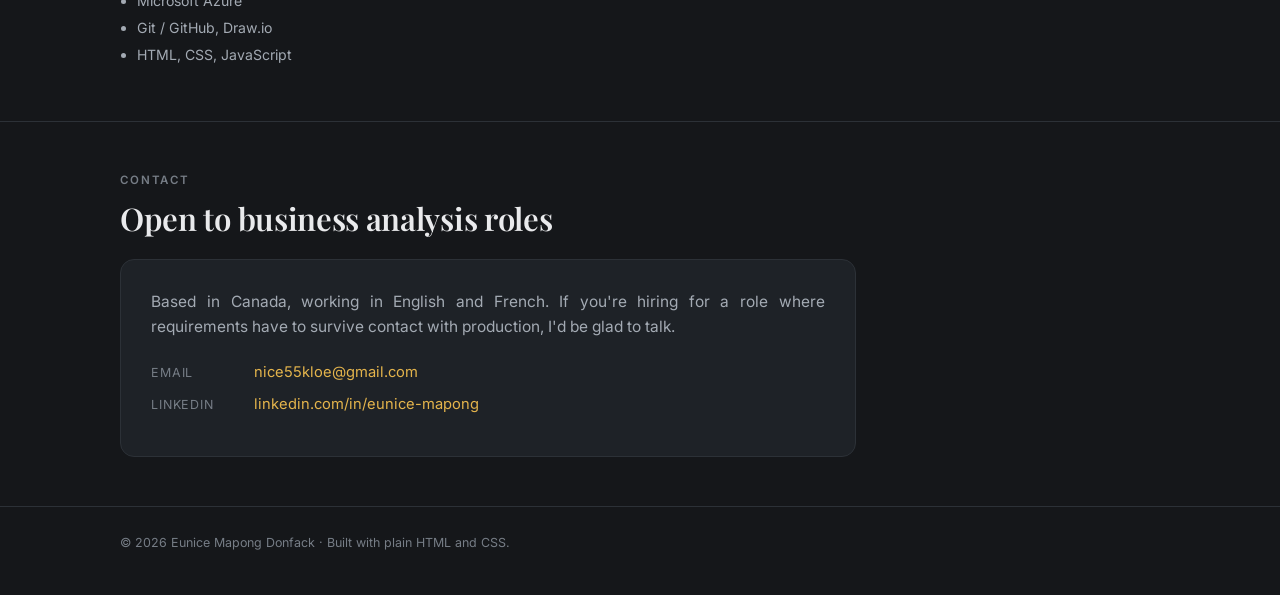
==== commit a79a2ed2: "Add files via upload" ====
--- a/index.html
+++ b/index.html
@@ -1,8 +1,6 @@
 <!DOCTYPE html>
 <html lang="en">
 <head>
-<meta charset="utf-8">
-<meta name="viewport" content="width=device-width, initial-scale=1">
 <title>Eunice Mapong Donfack — Business Analyst</title>
 <meta name="description" content="Business analyst specialising in requirement lifecycle ownership — accountable for a requirement's integrity from elicitation through UAT, go-live and early-life support.">
 <meta property="og:title" content="Eunice Mapong Donfack — Business Analyst">
@@ -10,166 +8,13 @@
 <meta property="og:type" content="website">
 <meta property="og:image" content="headshot.jpg">
 <meta name="twitter:card" content="summary">
+<meta charset="utf-8">
+<meta name="viewport" content="width=device-width, initial-scale=1">
 <link rel="icon" href="data:image/svg+xml,%3Csvg xmlns='http://www.w3.org/2000/svg' viewBox='0 0 32 32'%3E%3Crect width='32' height='32' rx='7' fill='%23E4B44C'/%3E%3Ctext x='16' y='23' font-family='Georgia,serif' font-weight='700' font-size='16' fill='%23131822' text-anchor='middle'%3EEM%3C/text%3E%3C/svg%3E">
 <link rel="preconnect" href="https://fonts.googleapis.com">
 <link rel="preconnect" href="https://fonts.gstatic.com" crossorigin>
 <link href="https://fonts.googleapis.com/css2?family=Playfair+Display:wght@500;600;700&family=Inter:wght@400;500;600;700&display=swap" rel="stylesheet">
-<style>
-:root{
-  --bg:#15171A; --bg-2:#1A1D21; --surface:#1E2227; --raised:#252A30;
-  --ink:#E9EAEC; --muted:#A3AAB3; --faint:#767D86;
-  --rule:#2C3137; --accent:#E4B44C; --accent-ink:#15171A; --accent-soft:#2B2718;
-  --display:"Playfair Display",Georgia,"Times New Roman",serif;
-  --sans:Inter,-apple-system,BlinkMacSystemFont,"Segoe UI",Roboto,Helvetica,Arial,sans-serif;
-}
-:root[data-theme="light"]{
-  --bg:#FAFAF9; --bg-2:#F1F1EF; --surface:#FFFFFF; --raised:#FFFFFF;
-  --ink:#1A1C1F; --muted:#555B62; --faint:#868C94;
-  --rule:#E1E2E0; --accent:#8A6410; --accent-ink:#FFFFFF; --accent-soft:#F7F0DE;
-}
-*{box-sizing:border-box}
-html{scroll-behavior:smooth}
-body{margin:0; background:var(--bg); color:var(--ink); font-family:var(--sans);
-  font-size:15.5px; line-height:1.6; -webkit-font-smoothing:antialiased}
-.wrap{max-width:68rem; margin:0 auto; padding:0 1.5rem}
-.narrow{max-width:46rem}
-a{color:var(--accent); text-decoration:none}
-a:hover{text-decoration:underline}
-h1,h2{font-family:var(--display); font-weight:600; line-height:1.14; margin:0; letter-spacing:-.01em}
-h3,h4{font-family:var(--sans); font-weight:600; margin:0; line-height:1.3}
-p{margin:0 0 .9rem}
-.gold{color:var(--accent)}
-.eyebrow{font-size:.72rem; font-weight:600; letter-spacing:.16em; text-transform:uppercase;
-  color:var(--accent); margin:0 0 1rem}
-.sec-label{font-size:.72rem; font-weight:600; letter-spacing:.16em; text-transform:uppercase;
-  color:var(--faint); margin:0 0 .7rem}
-
-/* nav */
-nav{position:sticky; top:0; z-index:30; background:var(--bg); border-bottom:1px solid var(--rule)}
-nav .wrap{display:flex; align-items:center; gap:1rem; height:62px}
-.brand{display:flex; align-items:center; gap:.6rem; color:var(--ink); text-decoration:none}
-.brand:hover{text-decoration:none}
-.mark{width:34px; height:34px; border-radius:8px; background:var(--accent); color:var(--accent-ink);
-  font-family:var(--display); font-weight:700; font-size:.85rem;
-  display:flex; align-items:center; justify-content:center; flex:none}
-.brand b{display:block; font-size:.88rem; font-weight:600; line-height:1.25}
-.brand small{display:block; font-size:.72rem; color:var(--faint); line-height:1.25}
-.navlinks{display:flex; align-items:center; gap:.15rem; margin-left:auto; font-size:.83rem}
-.navlinks a{color:var(--muted); padding:.4rem .7rem; border-radius:999px; text-decoration:none}
-.navlinks a:hover{color:var(--ink); background:var(--bg-2); text-decoration:none}
-.pill{margin-left:.4rem; background:var(--accent)!important; color:var(--accent-ink)!important;
-  font-weight:600; padding:.45rem 1rem!important}
-.pill:hover{opacity:.9}
-#themer{margin-left:.35rem; background:none; border:1px solid var(--rule); color:var(--muted);
-  width:32px; height:32px; border-radius:999px; cursor:pointer; font-size:.9rem; line-height:1; flex:none}
-#themer:hover{color:var(--ink); border-color:var(--faint)}
-@media (max-width:820px){ .navlinks a:not(.pill){display:none} .brand small{display:none} }
-
-/* hero */
-.hero{background:var(--bg-2); border-bottom:1px solid var(--rule); padding:3.4rem 0 2.6rem}
-.hero-grid{display:grid; grid-template-columns:1.35fr .65fr; gap:2.5rem; align-items:center}
-.hero h1{font-size:clamp(2rem,4.6vw,3.15rem)}
-.hero .lede{margin-top:1.35rem; color:var(--muted); font-size:1rem; max-width:34rem}
-.cta{display:flex; flex-wrap:wrap; gap:.65rem; margin-top:1.7rem}
-.btn{display:inline-block; font-size:.87rem; font-weight:600; padding:.62rem 1.25rem;
-  border-radius:999px; border:1px solid var(--rule); color:var(--ink); background:var(--surface);
-  text-decoration:none}
-.btn:hover{text-decoration:none; border-color:var(--faint)}
-.btn.primary{background:var(--accent); border-color:var(--accent); color:var(--accent-ink)}
-.btn.primary:hover{opacity:.9}
-.portrait{position:relative; aspect-ratio:4/5; border-radius:14px; overflow:hidden;
-  background:var(--surface); border:1px solid var(--rule)}
-.portrait img{width:100%; height:100%; object-fit:cover; display:block}
-.portrait::after{content:""; position:absolute; inset:0; pointer-events:none;
-  box-shadow:inset 0 -70px 90px -50px rgba(21,23,26,.75)}
-:root[data-theme="light"] .portrait::after{box-shadow:none}
-@media (max-width:820px){
-  .hero-grid{grid-template-columns:1fr; gap:1.8rem}
-  .portrait{max-width:14rem; order:-1}
-}
-
-/* stats */
-.stats{display:grid; grid-template-columns:repeat(auto-fit,minmax(11rem,1fr)); gap:1px;
-  background:var(--rule); border-top:1px solid var(--rule); border-bottom:1px solid var(--rule)}
-.stats div{background:var(--bg); padding:1.15rem 1.4rem}
-.stats .n{font-family:var(--display); font-size:1.55rem; font-weight:600; display:block; line-height:1.15}
-.stats .k{font-size:.78rem; color:var(--muted); margin-top:.2rem; display:block}
-.stats .src{font-size:.7rem; color:var(--faint); margin-top:.25rem; display:block}
-
-/* sections */
-section{padding:3.1rem 0}
-section + section{border-top:1px solid var(--rule)}
-h2.sec{font-size:clamp(1.5rem,3vw,1.95rem); margin-bottom:.6rem}
-
-/* approach cards */
-.cards{display:grid; grid-template-columns:repeat(auto-fit,minmax(16rem,1fr)); gap:1.1rem; margin-top:1.7rem}
-.card{background:var(--surface); border:1px solid var(--rule); border-radius:12px; padding:1.35rem}
-.card .num{font-family:var(--display); font-size:.9rem; color:var(--accent); font-weight:700;
-  display:block; margin-bottom:.55rem}
-.card h3{font-size:1rem; margin-bottom:.5rem}
-.card p{font-size:.9rem; color:var(--muted); margin:0}
-
-/* case studies */
-.cs{background:var(--surface); border:1px solid var(--rule); border-radius:14px;
-  padding:1.9rem; margin-top:1.5rem}
-@media (max-width:640px){ .cs{padding:1.3rem} }
-.tags{display:flex; flex-wrap:wrap; gap:.4rem; margin-bottom:.9rem}
-.tag{font-size:.71rem; font-weight:600; letter-spacing:.05em; text-transform:uppercase;
-  color:var(--accent); background:var(--accent-soft); border-radius:999px; padding:.24rem .7rem}
-.cs h2{font-size:clamp(1.28rem,2.6vw,1.65rem)}
-.cs-meta{font-size:.82rem; color:var(--faint); margin:.6rem 0 0; line-height:1.55}
-.cs-meta b{color:var(--muted); font-weight:600}
-.cs-body{margin-top:1.5rem; max-width:44rem}
-.cs-body h3{font-size:.78rem; letter-spacing:.13em; text-transform:uppercase; color:var(--accent);
-  margin:1.7rem 0 .6rem}
-.cs-body h3:first-child{margin-top:0}
-.cs-body p{font-size:.95rem}
-.pull{border-left:3px solid var(--accent); background:var(--bg-2); border-radius:0 8px 8px 0;
-  padding:1rem 1.1rem; margin:1.1rem 0}
-.pull p{margin:0 0 .7rem; font-size:.95rem}
-.pull p:last-child{margin:0}
-.mini{display:flex; flex-wrap:wrap; gap:1.6rem; margin:1.6rem 0 0; padding-top:1.2rem;
-  border-top:1px solid var(--rule)}
-.mini div{min-width:9rem}
-.mini .n{font-family:var(--display); font-size:1.3rem; font-weight:600; display:block; line-height:1.2}
-.mini .k{font-size:.76rem; color:var(--faint)}
-.tools{font-size:.82rem; color:var(--muted); margin-top:1.3rem; padding-top:1.1rem;
-  border-top:1px solid var(--rule); line-height:1.75}
-.tools b{display:block; color:var(--ink); font-size:.72rem; letter-spacing:.13em;
-  text-transform:uppercase; margin-bottom:.4rem}
-
-/* skills */
-.grid{display:grid; grid-template-columns:repeat(auto-fit,minmax(14rem,1fr)); gap:1.6rem 2rem; margin-top:1.7rem}
-.grid h3{font-size:.76rem; letter-spacing:.13em; text-transform:uppercase; color:var(--accent);
-  margin-bottom:.6rem}
-.grid ul{margin:0; padding-left:1.05rem; font-size:.88rem; color:var(--muted)}
-.grid li{margin-bottom:.28rem}
-
-/* contact */
-.contact-box{background:var(--surface); border:1px solid var(--rule); border-radius:14px;
-  padding:1.9rem; margin-top:1.4rem}
-.lines{margin-top:1.3rem; font-size:.92rem}
-.lines div{display:flex; gap:.9rem; margin-bottom:.55rem; flex-wrap:wrap}
-.lines span{color:var(--faint); font-size:.78rem; letter-spacing:.06em; text-transform:uppercase;
-  min-width:5.5rem; padding-top:.15rem}
-.lines a{word-break:break-word}
-
-footer{border-top:1px solid var(--rule); padding:1.6rem 0 2.6rem; font-size:.78rem; color:var(--faint)}
-
-.todo{background:#4A3A0C; color:#F4D98A; border:1px dashed #A98A2E; border-radius:4px;
-  padding:.1rem .4rem; font-size:.82rem}
-:root[data-theme="light"] .todo{background:#FFF3CD; color:#6B4E00; border-color:#C9A227}
-
-@media print{
-  nav,.cta,.todo,#themer{display:none}
-  .portrait{max-width:5.5cm; border:0}
-  .hero-grid{grid-template-columns:1fr 5.5cm}
-  body{background:#fff; color:#000; font-size:10.5pt}
-  .cs,.card,.contact-box{border:0; padding:0; background:#fff}
-  section{padding:.8rem 0; border:0}
-  a{color:#000}
-}
-</style>
+<link rel="stylesheet" href="styles.css">
 </head>
 <body>
 
@@ -282,7 +127,9 @@
     <p class="sec-label">Case studies</p>
     <h2 class="sec">Selected work</h2>
     <p class="narrow" style="color:var(--muted)">
-      Two projects in depth rather than a list of many. More are being added.
+      Two projects where I owned the requirement from elicitation through to production. Three more —
+      an AI-assisted profile matching framework, an ITIL 4 process realignment, and a municipal IT
+      master plan — are on the second page.
     </p>
 
     <article class="cs">
@@ -506,6 +353,15 @@
         </p>
       </div>
     </article>
+
+    <div class="more">
+      <p>
+        <strong>Three more case studies</strong>
+        AI-assisted matching, ITIL 4 process work, and public-sector IT strategy — shorter reads,
+        showing depth in a single phase rather than the full lifecycle.
+      </p>
+      <a class="btn primary" href="case-studies.html">More case studies →</a>
+    </div>
   </div>
 </section>
 
@@ -522,7 +378,6 @@
           <li>AS-IS / TO-BE process analysis</li>
           <li>Gap analysis</li>
           <li>Business rules definition</li>
-          <li>RFP and requirements-document analysis</li>
         </ul>
       </div>
       <div>
@@ -592,20 +447,6 @@
   <div class="wrap">© <span id="yr">2026</span> Eunice Mapong Donfack · Built with plain HTML and CSS.</div>
 </footer>
 
-<script>
-(function(){
-  var root=document.documentElement, btn=document.getElementById('themer');
-  var saved=null;
-  try{ saved=localStorage.getItem('theme'); }catch(e){}
-  if(saved) root.setAttribute('data-theme',saved);
-  btn.addEventListener('click',function(){
-    var cur=root.getAttribute('data-theme')||'dark';  // dark is the default
-    var next=cur==='light'?'dark':'light';
-    root.setAttribute('data-theme',next);
-    try{ localStorage.setItem('theme',next); }catch(e){}
-  });
-  document.getElementById('yr').textContent=new Date().getFullYear();
-})();
-</script>
+<script src="main.js"></script>
 </body>
 </html>
--- a/styles.css
+++ b/styles.css
@@ -0,0 +1,179 @@
+:root{
+  --bg:#15171A; --bg-2:#1A1D21; --surface:#1E2227; --raised:#252A30;
+  --ink:#E9EAEC; --muted:#A3AAB3; --faint:#767D86;
+  --rule:#2C3137; --accent:#E4B44C; --accent-ink:#15171A; --accent-soft:#2B2718;
+  --display:"Playfair Display",Georgia,"Times New Roman",serif;
+  --sans:Inter,-apple-system,BlinkMacSystemFont,"Segoe UI",Roboto,Helvetica,Arial,sans-serif;
+}
+:root[data-theme="light"]{
+  --bg:#FAFAF9; --bg-2:#F1F1EF; --surface:#FFFFFF; --raised:#FFFFFF;
+  --ink:#1A1C1F; --muted:#555B62; --faint:#868C94;
+  --rule:#E1E2E0; --accent:#8A6410; --accent-ink:#FFFFFF; --accent-soft:#F7F0DE;
+}
+*{box-sizing:border-box}
+html{scroll-behavior:smooth}
+body{margin:0; background:var(--bg); color:var(--ink); font-family:var(--sans);
+  font-size:15.5px; line-height:1.6; -webkit-font-smoothing:antialiased}
+.wrap{max-width:68rem; margin:0 auto; padding:0 1.5rem}
+.narrow{max-width:46rem}
+a{color:var(--accent); text-decoration:none}
+a:hover{text-decoration:underline}
+h1,h2{font-family:var(--display); font-weight:600; line-height:1.14; margin:0; letter-spacing:-.01em}
+h3,h4{font-family:var(--sans); font-weight:600; margin:0; line-height:1.3}
+p{margin:0 0 .9rem}
+/* Justified body copy. hyphens:auto keeps word spacing even; without it,
+   justify opens gaps ("rivers") in narrow columns. */
+p, .grid li{
+  text-align:justify; text-justify:inter-word;
+  hyphens:auto; -webkit-hyphens:auto; overflow-wrap:break-word;
+}
+/* Micro-copy and labels stay left-aligned — justify looks wrong on short,
+   structural text and on anything read as a caption. */
+.eyebrow, .sec-label, .cs-meta, .tools, .stats .k, .stats .src,
+.mini .k, .lines, footer, .navlinks, .cta{
+  text-align:left; hyphens:manual; -webkit-hyphens:manual;
+}
+.gold{color:var(--accent)}
+.eyebrow{font-size:.72rem; font-weight:600; letter-spacing:.16em; text-transform:uppercase;
+  color:var(--accent); margin:0 0 1rem}
+.sec-label{font-size:.72rem; font-weight:600; letter-spacing:.16em; text-transform:uppercase;
+  color:var(--faint); margin:0 0 .7rem}
+
+/* nav */
+nav{position:sticky; top:0; z-index:30; background:var(--bg); border-bottom:1px solid var(--rule)}
+nav .wrap{display:flex; align-items:center; gap:1rem; height:62px}
+.brand{display:flex; align-items:center; gap:.6rem; color:var(--ink); text-decoration:none}
+.brand:hover{text-decoration:none}
+.mark{width:34px; height:34px; border-radius:8px; background:var(--accent); color:var(--accent-ink);
+  font-family:var(--display); font-weight:700; font-size:.85rem;
+  display:flex; align-items:center; justify-content:center; flex:none}
+.brand b{display:block; font-size:.88rem; font-weight:600; line-height:1.25}
+.brand small{display:block; font-size:.72rem; color:var(--faint); line-height:1.25}
+.navlinks{display:flex; align-items:center; gap:.15rem; margin-left:auto; font-size:.83rem}
+.navlinks a{color:var(--muted); padding:.4rem .7rem; border-radius:999px; text-decoration:none}
+.navlinks a:hover{color:var(--ink); background:var(--bg-2); text-decoration:none}
+.pill{margin-left:.4rem; background:var(--accent)!important; color:var(--accent-ink)!important;
+  font-weight:600; padding:.45rem 1rem!important}
+.pill:hover{opacity:.9}
+#themer{margin-left:.35rem; background:none; border:1px solid var(--rule); color:var(--muted);
+  width:32px; height:32px; border-radius:999px; cursor:pointer; font-size:.9rem; line-height:1; flex:none}
+#themer:hover{color:var(--ink); border-color:var(--faint)}
+@media (max-width:820px){ .navlinks a:not(.pill){display:none} .brand small{display:none} }
+
+/* hero */
+.hero{background:var(--bg-2); border-bottom:1px solid var(--rule); padding:3.4rem 0 2.6rem}
+.hero-grid{display:grid; grid-template-columns:1.35fr .65fr; gap:2.5rem; align-items:center}
+.hero h1{font-size:clamp(2rem,4.6vw,3.15rem)}
+.hero .lede{margin-top:1.35rem; color:var(--muted); font-size:1rem; max-width:34rem}
+.cta{display:flex; flex-wrap:wrap; gap:.65rem; margin-top:1.7rem}
+.btn{display:inline-block; font-size:.87rem; font-weight:600; padding:.62rem 1.25rem;
+  border-radius:999px; border:1px solid var(--rule); color:var(--ink); background:var(--surface);
+  text-decoration:none}
+.btn:hover{text-decoration:none; border-color:var(--faint)}
+.btn.primary{background:var(--accent); border-color:var(--accent); color:var(--accent-ink)}
+.btn.primary:hover{opacity:.9}
+.portrait{position:relative; aspect-ratio:4/5; border-radius:14px; overflow:hidden;
+  background:var(--surface); border:1px solid var(--rule)}
+.portrait img{width:100%; height:100%; object-fit:cover; display:block}
+.portrait::after{content:""; position:absolute; inset:0; pointer-events:none;
+  box-shadow:inset 0 -70px 90px -50px rgba(21,23,26,.75)}
+:root[data-theme="light"] .portrait::after{box-shadow:none}
+@media (max-width:820px){
+  .hero-grid{grid-template-columns:1fr; gap:1.8rem}
+  .portrait{max-width:14rem; order:-1}
+}
+
+/* stats */
+.stats{display:grid; grid-template-columns:repeat(auto-fit,minmax(11rem,1fr)); gap:1px;
+  background:var(--rule); border-top:1px solid var(--rule); border-bottom:1px solid var(--rule)}
+.stats div{background:var(--bg); padding:1.15rem 1.4rem}
+.stats .n{font-family:var(--display); font-size:1.55rem; font-weight:600; display:block; line-height:1.15}
+.stats .k{font-size:.78rem; color:var(--muted); margin-top:.2rem; display:block}
+.stats .src{font-size:.7rem; color:var(--faint); margin-top:.25rem; display:block}
+
+/* sections */
+section{padding:3.1rem 0}
+section + section{border-top:1px solid var(--rule)}
+h2.sec{font-size:clamp(1.5rem,3vw,1.95rem); margin-bottom:.6rem}
+
+/* approach cards */
+.cards{display:grid; grid-template-columns:repeat(auto-fit,minmax(16rem,1fr)); gap:1.1rem; margin-top:1.7rem}
+.card{background:var(--surface); border:1px solid var(--rule); border-radius:12px; padding:1.35rem}
+.card .num{font-family:var(--display); font-size:.9rem; color:var(--accent); font-weight:700;
+  display:block; margin-bottom:.55rem}
+.card h3{font-size:1rem; margin-bottom:.5rem}
+.card p{font-size:.9rem; color:var(--muted); margin:0}
+
+/* case studies */
+.cs{background:var(--surface); border:1px solid var(--rule); border-radius:14px;
+  padding:1.9rem; margin-top:1.5rem}
+@media (max-width:640px){ .cs{padding:1.3rem} }
+.tags{display:flex; flex-wrap:wrap; gap:.4rem; margin-bottom:.9rem}
+.tag{font-size:.71rem; font-weight:600; letter-spacing:.05em; text-transform:uppercase;
+  color:var(--accent); background:var(--accent-soft); border-radius:999px; padding:.24rem .7rem}
+.cs h2{font-size:clamp(1.28rem,2.6vw,1.65rem)}
+.cs-meta{font-size:.82rem; color:var(--faint); margin:.6rem 0 0; line-height:1.55}
+.cs-meta b{color:var(--muted); font-weight:600}
+.cs-body{margin-top:1.5rem; max-width:44rem}
+.cs-body h3{font-size:.78rem; letter-spacing:.13em; text-transform:uppercase; color:var(--accent);
+  margin:1.7rem 0 .6rem}
+.cs-body h3:first-child{margin-top:0}
+.cs-body p{font-size:.95rem}
+.pull{border-left:3px solid var(--accent); background:var(--bg-2); border-radius:0 8px 8px 0;
+  padding:1rem 1.1rem; margin:1.1rem 0}
+.pull p{margin:0 0 .7rem; font-size:.95rem}
+.pull p:last-child{margin:0}
+.mini{display:flex; flex-wrap:wrap; gap:1.6rem; margin:1.6rem 0 0; padding-top:1.2rem;
+  border-top:1px solid var(--rule)}
+.mini div{min-width:9rem}
+.mini .n{font-family:var(--display); font-size:1.3rem; font-weight:600; display:block; line-height:1.2}
+.mini .k{font-size:.76rem; color:var(--faint)}
+.tools{font-size:.82rem; color:var(--muted); margin-top:1.3rem; padding-top:1.1rem;
+  border-top:1px solid var(--rule); line-height:1.75}
+.tools b{display:block; color:var(--ink); font-size:.72rem; letter-spacing:.13em;
+  text-transform:uppercase; margin-bottom:.4rem}
+
+/* skills */
+.grid{display:grid; grid-template-columns:repeat(auto-fit,minmax(14rem,1fr)); gap:1.6rem 2rem; margin-top:1.7rem}
+.grid h3{font-size:.76rem; letter-spacing:.13em; text-transform:uppercase; color:var(--accent);
+  margin-bottom:.6rem}
+.grid ul{margin:0; padding-left:1.05rem; font-size:.88rem; color:var(--muted)}
+.grid li{margin-bottom:.28rem}
+
+/* contact */
+.contact-box{background:var(--surface); border:1px solid var(--rule); border-radius:14px;
+  padding:1.9rem; margin-top:1.4rem}
+.lines{margin-top:1.3rem; font-size:.92rem}
+.lines div{display:flex; gap:.9rem; margin-bottom:.55rem; flex-wrap:wrap}
+.lines span{color:var(--faint); font-size:.78rem; letter-spacing:.06em; text-transform:uppercase;
+  min-width:5.5rem; padding-top:.15rem}
+.lines a{word-break:break-word}
+
+footer{border-top:1px solid var(--rule); padding:1.6rem 0 2.6rem; font-size:.78rem; color:var(--faint)}
+
+.todo{background:#4A3A0C; color:#F4D98A; border:1px dashed #A98A2E; border-radius:4px;
+  padding:.1rem .4rem; font-size:.82rem}
+:root[data-theme="light"] .todo{background:#FFF3CD; color:#6B4E00; border-color:#C9A227}
+
+@media print{
+  nav,.cta,.todo,#themer{display:none}
+  .portrait{max-width:5.5cm; border:0}
+  .hero-grid{grid-template-columns:1fr 5.5cm}
+  body{background:#fff; color:#000; font-size:10.5pt}
+  .cs,.card,.contact-box{border:0; padding:0; background:#fff}
+  section{padding:.8rem 0; border:0}
+  a{color:#000}
+}
+
+/* ---- added for the two-page split ---- */
+.more{display:flex; flex-wrap:wrap; align-items:center; justify-content:space-between;
+  gap:1rem; background:var(--surface); border:1px solid var(--rule); border-radius:14px;
+  padding:1.5rem 1.7rem; margin-top:1.5rem}
+.more p{margin:0; color:var(--muted); font-size:.95rem; max-width:34rem; text-align:left}
+.more strong{color:var(--ink); font-weight:600; display:block; font-family:var(--display);
+  font-size:1.1rem; margin-bottom:.3rem}
+.subhead{background:var(--bg-2); border-bottom:1px solid var(--rule); padding:2.4rem 0}
+.subhead h1{font-size:clamp(1.7rem,3.6vw,2.4rem); margin-bottom:.7rem}
+.subhead p{color:var(--muted); max-width:40rem; margin:0}
+.back{display:inline-block; font-size:.83rem; color:var(--muted); margin-bottom:1rem}
+.back:hover{color:var(--accent)}
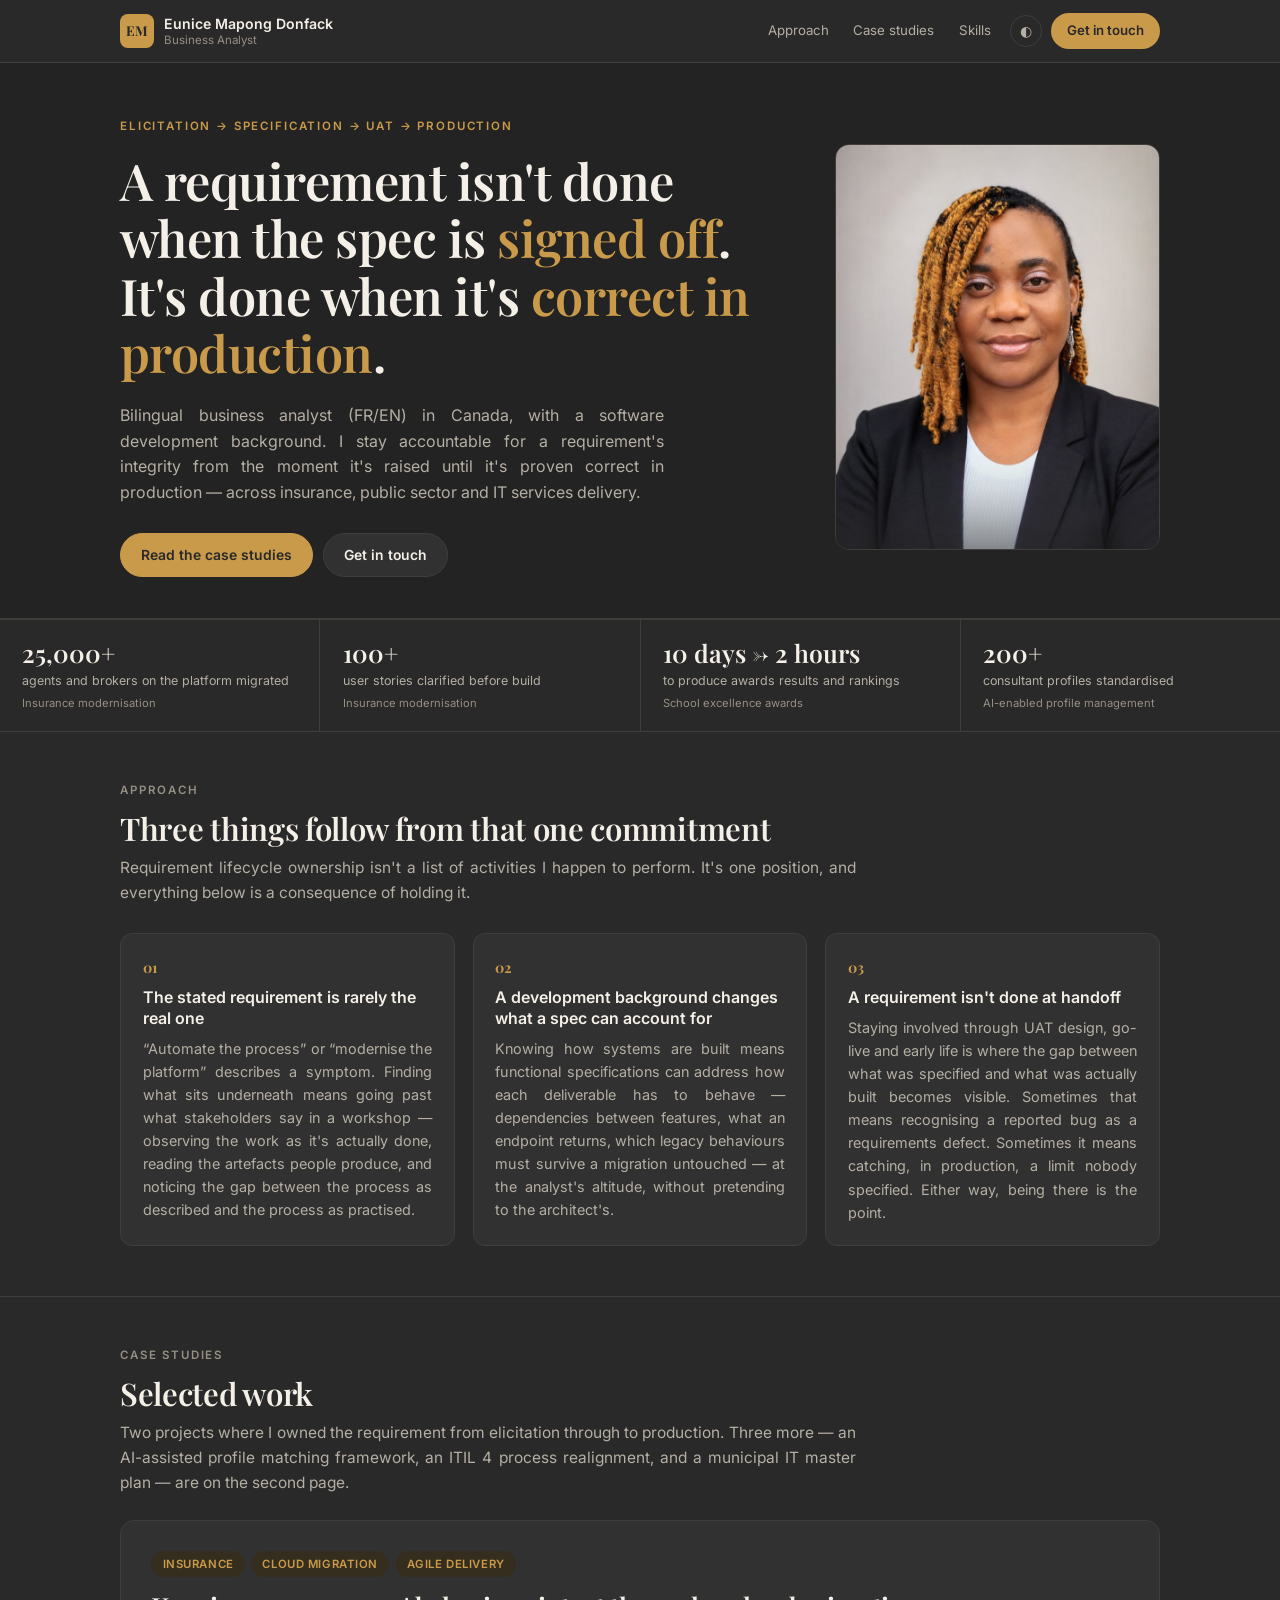
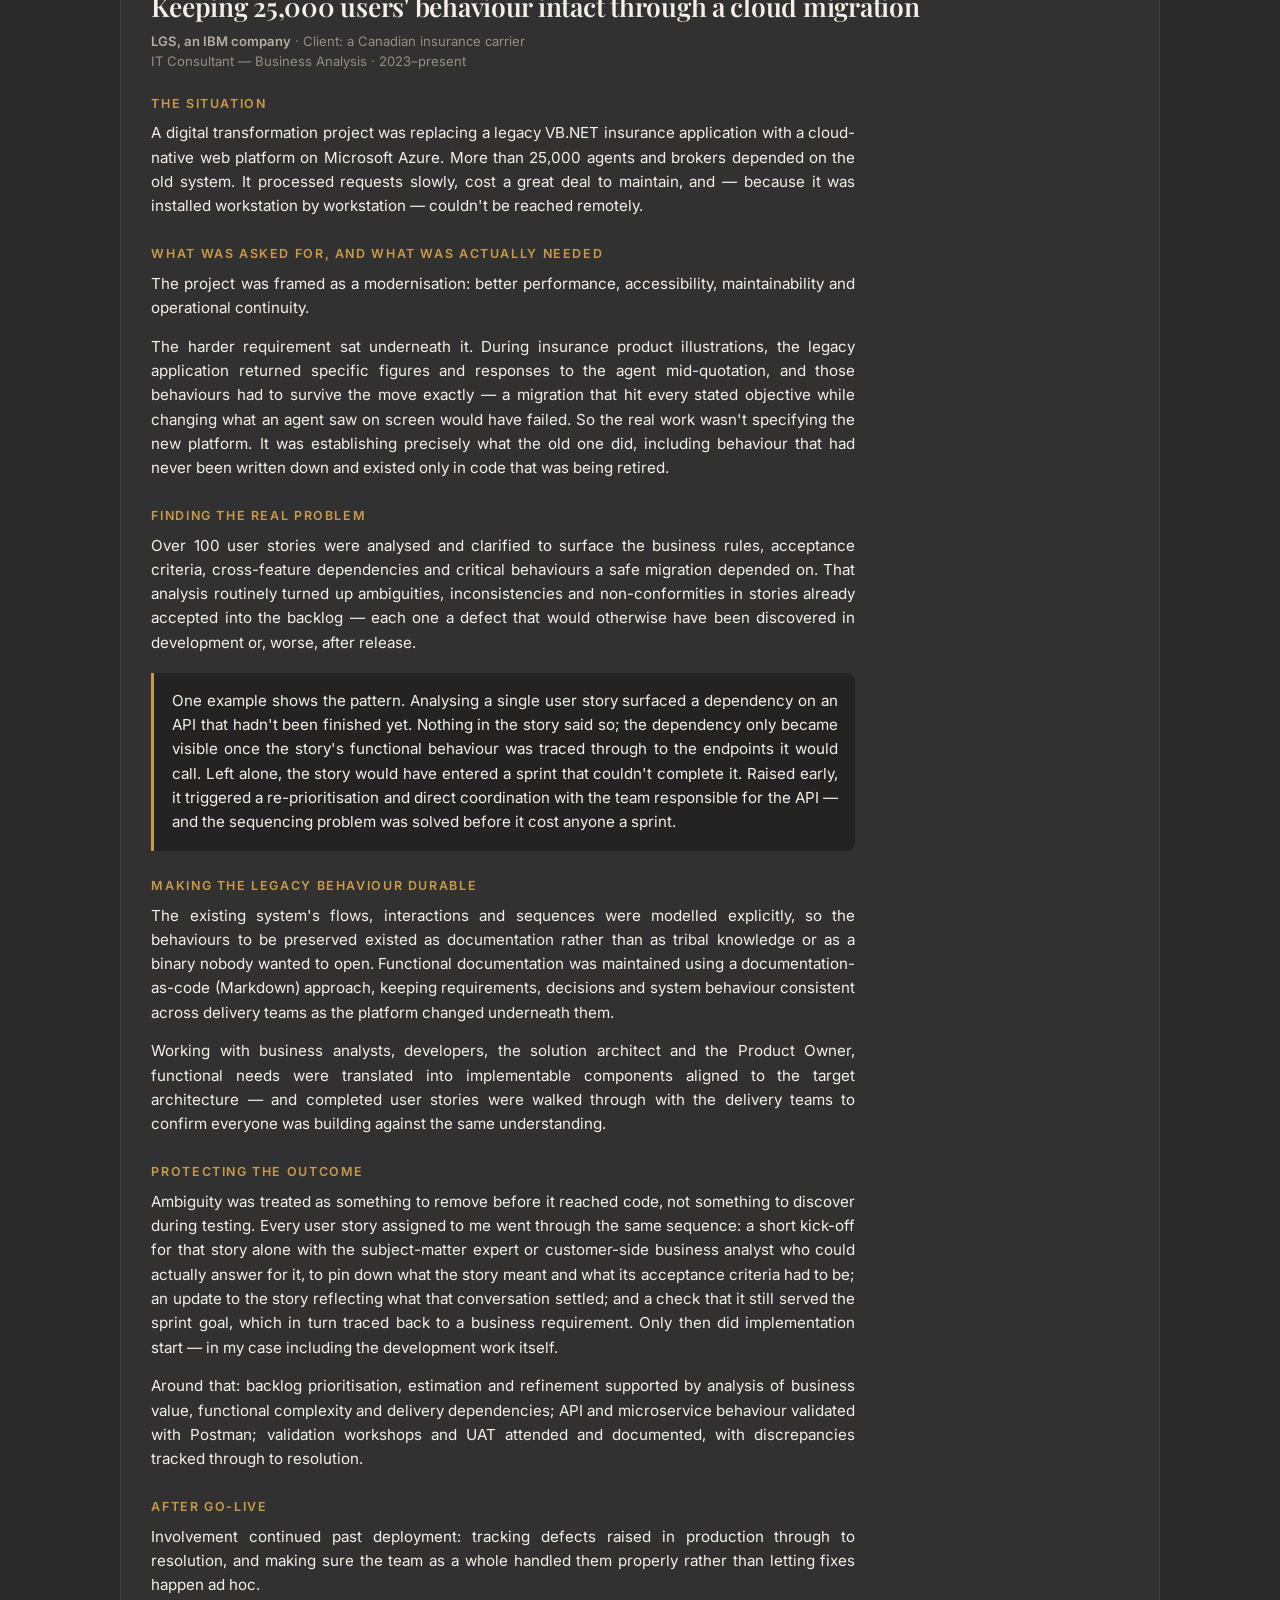
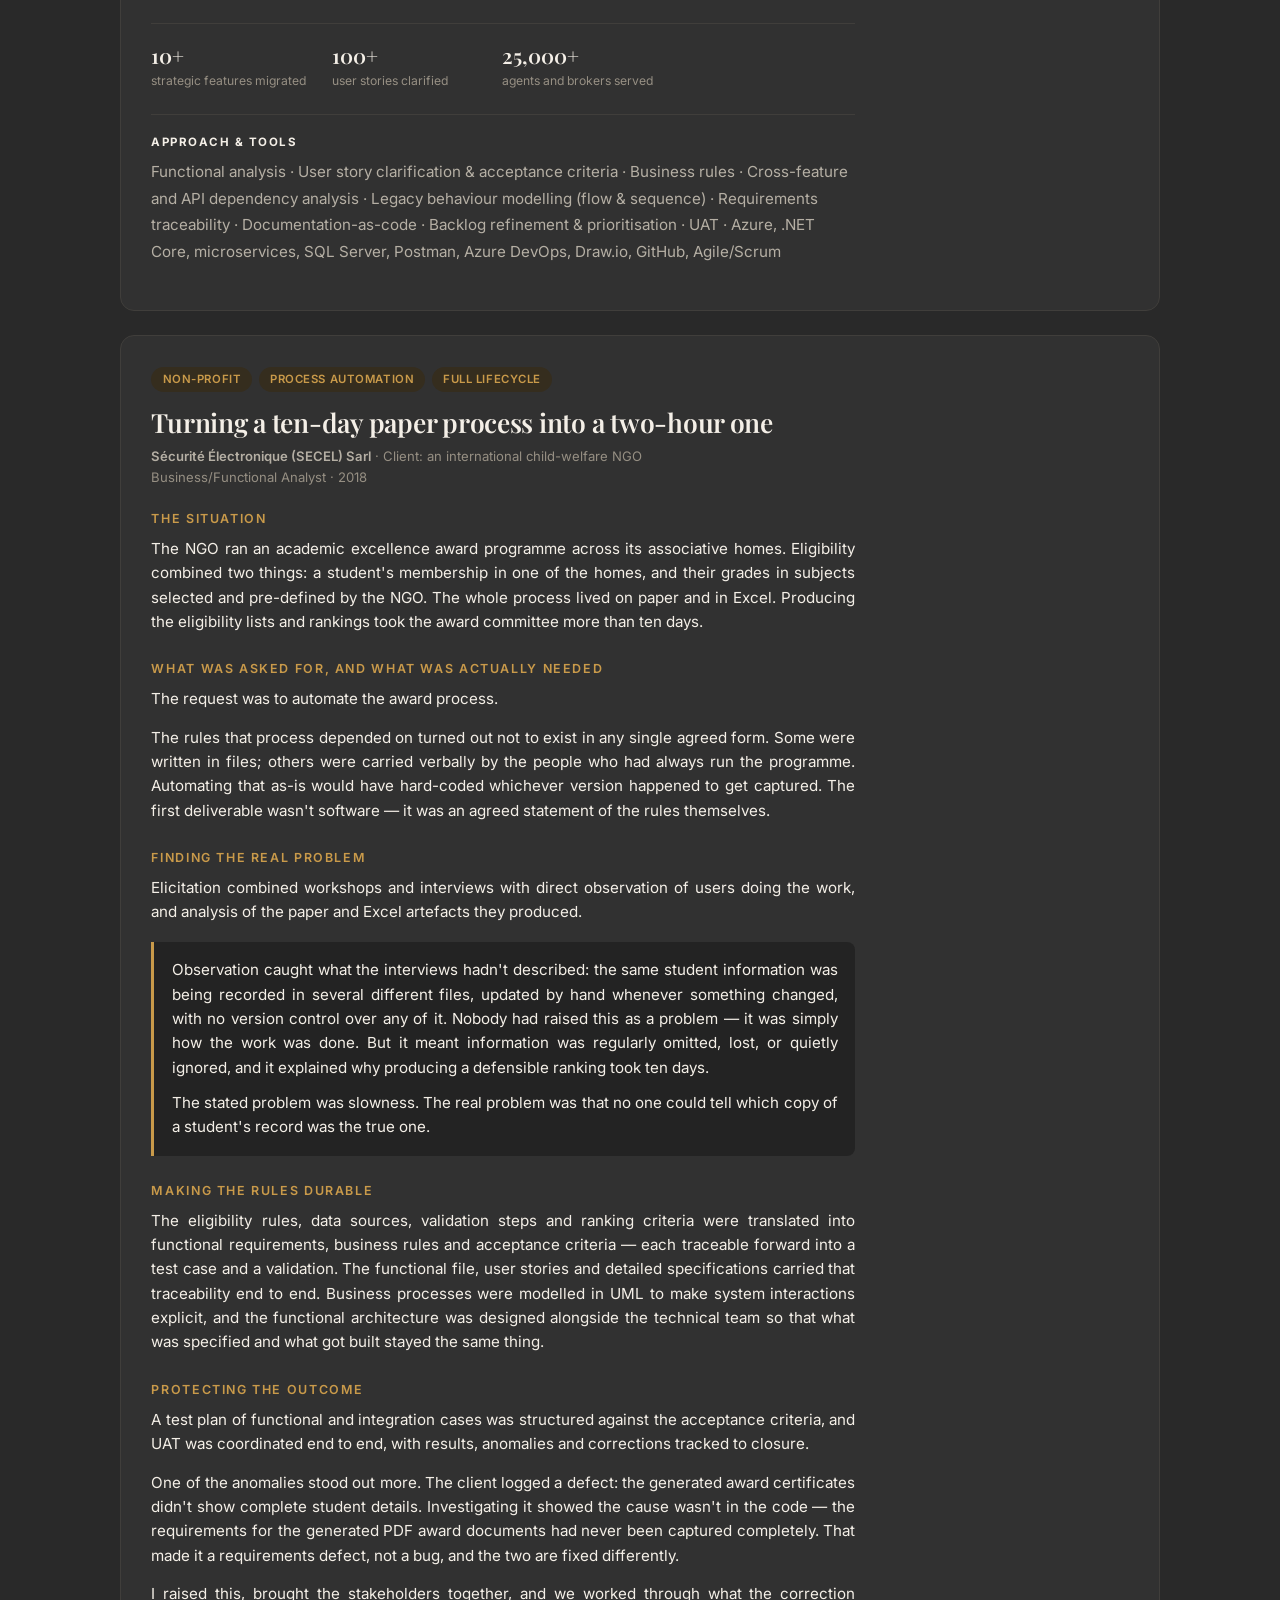
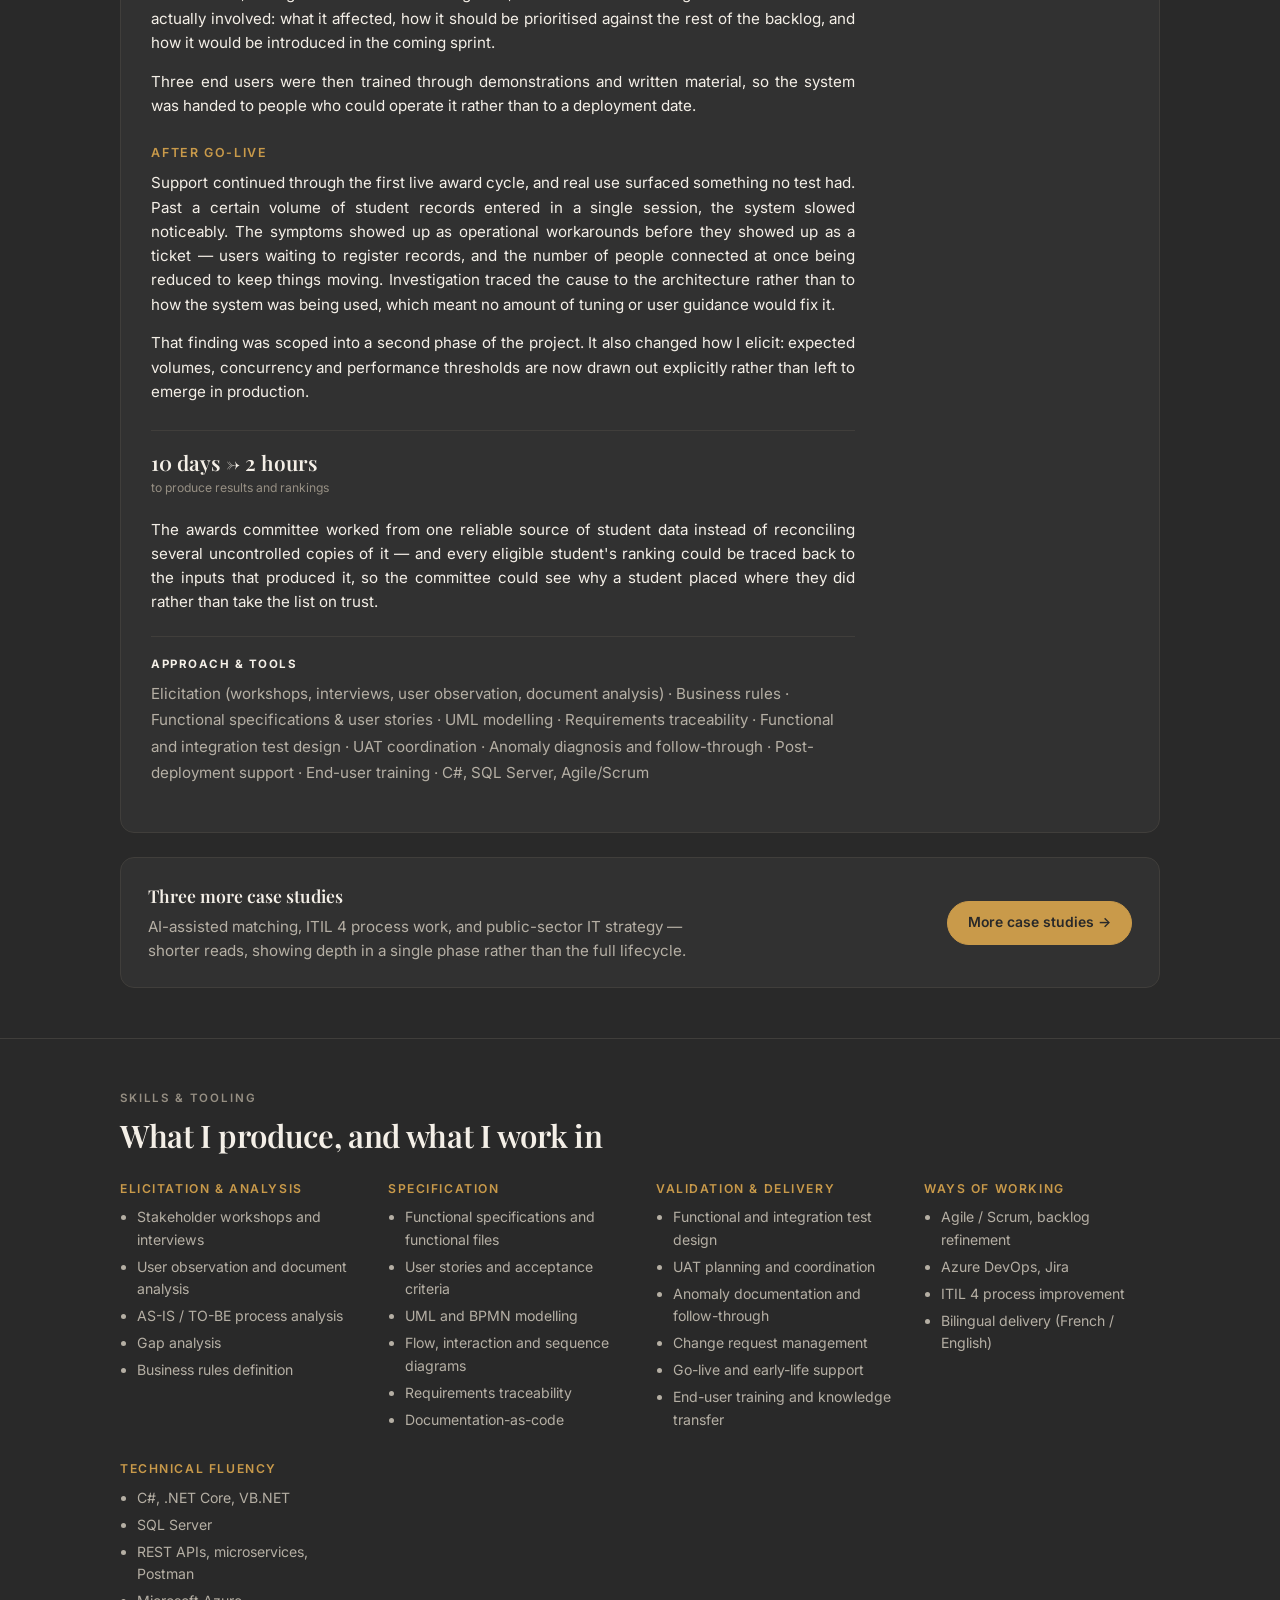
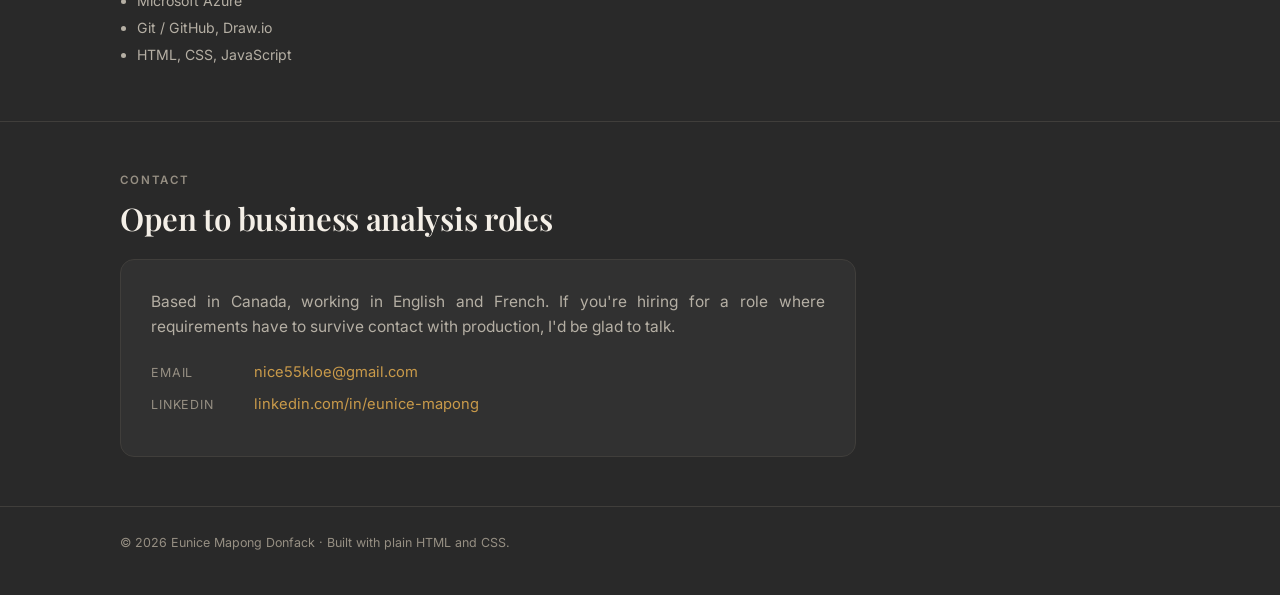
==== commit 07728fd6: "Add files via upload" ====
--- a/index.html
+++ b/index.html
@@ -10,7 +10,7 @@
 <meta name="twitter:card" content="summary">
 <meta charset="utf-8">
 <meta name="viewport" content="width=device-width, initial-scale=1">
-<link rel="icon" href="data:image/svg+xml,%3Csvg xmlns='http://www.w3.org/2000/svg' viewBox='0 0 32 32'%3E%3Crect width='32' height='32' rx='7' fill='%23E4B44C'/%3E%3Ctext x='16' y='23' font-family='Georgia,serif' font-weight='700' font-size='16' fill='%23131822' text-anchor='middle'%3EEM%3C/text%3E%3C/svg%3E">
+<link rel="icon" href="data:image/svg+xml,%3Csvg xmlns='http://www.w3.org/2000/svg' viewBox='0 0 32 32'%3E%3Crect width='32' height='32' rx='7' fill='%23C99A4A'/%3E%3Ctext x='16' y='23' font-family='Georgia,serif' font-weight='700' font-size='16' fill='%23292929' text-anchor='middle'%3EEM%3C/text%3E%3C/svg%3E">
 <link rel="preconnect" href="https://fonts.googleapis.com">
 <link rel="preconnect" href="https://fonts.gstatic.com" crossorigin>
 <link href="https://fonts.googleapis.com/css2?family=Playfair+Display:wght@500;600;700&family=Inter:wght@400;500;600;700&display=swap" rel="stylesheet">
--- a/styles.css
+++ b/styles.css
@@ -1,14 +1,22 @@
+/* Palette: charcoal #292929 · cream #F4EFE7 · gold #C99A4A.
+   --accent is gold used as TEXT; --accent-fill is gold used as a BACKGROUND.
+   They differ in light mode only: #C99A4A on cream is 2.2:1 and unreadable as
+   text, so light mode darkens the text gold to #7E5C1C (5.3:1) while fills keep
+   the true palette gold with charcoal on top (5.7:1). Every pairing used on the
+   page clears 4.5:1 in both themes. */
 :root{
-  --bg:#15171A; --bg-2:#1A1D21; --surface:#1E2227; --raised:#252A30;
-  --ink:#E9EAEC; --muted:#A3AAB3; --faint:#767D86;
-  --rule:#2C3137; --accent:#E4B44C; --accent-ink:#15171A; --accent-soft:#2B2718;
+  --bg:#292929; --bg-2:#232323; --surface:#313131; --raised:#3A3A3A;
+  --ink:#F4EFE7; --muted:#B5AFA4; --faint:#968F83;
+  --rule:#403E3B;
+  --accent:#C99A4A; --accent-fill:#C99A4A; --accent-ink:#292929; --accent-soft:#352D1E;
   --display:"Playfair Display",Georgia,"Times New Roman",serif;
   --sans:Inter,-apple-system,BlinkMacSystemFont,"Segoe UI",Roboto,Helvetica,Arial,sans-serif;
 }
 :root[data-theme="light"]{
-  --bg:#FAFAF9; --bg-2:#F1F1EF; --surface:#FFFFFF; --raised:#FFFFFF;
-  --ink:#1A1C1F; --muted:#555B62; --faint:#868C94;
-  --rule:#E1E2E0; --accent:#8A6410; --accent-ink:#FFFFFF; --accent-soft:#F7F0DE;
+  --bg:#F4EFE7; --bg-2:#EAE2D5; --surface:#FCFAF6; --raised:#FFFFFF;
+  --ink:#292929; --muted:#57524A; --faint:#6E6960;
+  --rule:#DCD3C2;
+  --accent:#7E5C1C; --accent-fill:#C99A4A; --accent-ink:#292929; --accent-soft:#F0E5CE;
 }
 *{box-sizing:border-box}
 html{scroll-behavior:smooth}
@@ -23,14 +31,15 @@
 p{margin:0 0 .9rem}
 /* Justified body copy. hyphens:auto keeps word spacing even; without it,
    justify opens gaps ("rivers") in narrow columns. */
-p, .grid li{
+p{
   text-align:justify; text-justify:inter-word;
   hyphens:auto; -webkit-hyphens:auto; overflow-wrap:break-word;
 }
 /* Micro-copy and labels stay left-aligned — justify looks wrong on short,
    structural text and on anything read as a caption. */
 .eyebrow, .sec-label, .cs-meta, .tools, .stats .k, .stats .src,
-.mini .k, .lines, footer, .navlinks, .cta{
+.mini .k, .lines, footer, .navlinks, .cta,
+.grid, .grid li, .grid p{
   text-align:left; hyphens:manual; -webkit-hyphens:manual;
 }
 .gold{color:var(--accent)}
@@ -44,7 +53,7 @@
 nav .wrap{display:flex; align-items:center; gap:1rem; height:62px}
 .brand{display:flex; align-items:center; gap:.6rem; color:var(--ink); text-decoration:none}
 .brand:hover{text-decoration:none}
-.mark{width:34px; height:34px; border-radius:8px; background:var(--accent); color:var(--accent-ink);
+.mark{width:34px; height:34px; border-radius:8px; background:var(--accent-fill); color:var(--accent-ink);
   font-family:var(--display); font-weight:700; font-size:.85rem;
   display:flex; align-items:center; justify-content:center; flex:none}
 .brand b{display:block; font-size:.88rem; font-weight:600; line-height:1.25}
@@ -52,7 +61,7 @@
 .navlinks{display:flex; align-items:center; gap:.15rem; margin-left:auto; font-size:.83rem}
 .navlinks a{color:var(--muted); padding:.4rem .7rem; border-radius:999px; text-decoration:none}
 .navlinks a:hover{color:var(--ink); background:var(--bg-2); text-decoration:none}
-.pill{margin-left:.4rem; background:var(--accent)!important; color:var(--accent-ink)!important;
+.pill{margin-left:.4rem; background:var(--accent-fill)!important; color:var(--accent-ink)!important;
   font-weight:600; padding:.45rem 1rem!important}
 .pill:hover{opacity:.9}
 #themer{margin-left:.35rem; background:none; border:1px solid var(--rule); color:var(--muted);
@@ -70,13 +79,13 @@
   border-radius:999px; border:1px solid var(--rule); color:var(--ink); background:var(--surface);
   text-decoration:none}
 .btn:hover{text-decoration:none; border-color:var(--faint)}
-.btn.primary{background:var(--accent); border-color:var(--accent); color:var(--accent-ink)}
+.btn.primary{background:var(--accent-fill); border-color:var(--accent-fill); color:var(--accent-ink)}
 .btn.primary:hover{opacity:.9}
 .portrait{position:relative; aspect-ratio:4/5; border-radius:14px; overflow:hidden;
   background:var(--surface); border:1px solid var(--rule)}
 .portrait img{width:100%; height:100%; object-fit:cover; display:block}
 .portrait::after{content:""; position:absolute; inset:0; pointer-events:none;
-  box-shadow:inset 0 -70px 90px -50px rgba(21,23,26,.75)}
+  box-shadow:inset 0 -70px 90px -50px rgba(41,41,41,.78)}
 :root[data-theme="light"] .portrait::after{box-shadow:none}
 @media (max-width:820px){
   .hero-grid{grid-template-columns:1fr; gap:1.8rem}
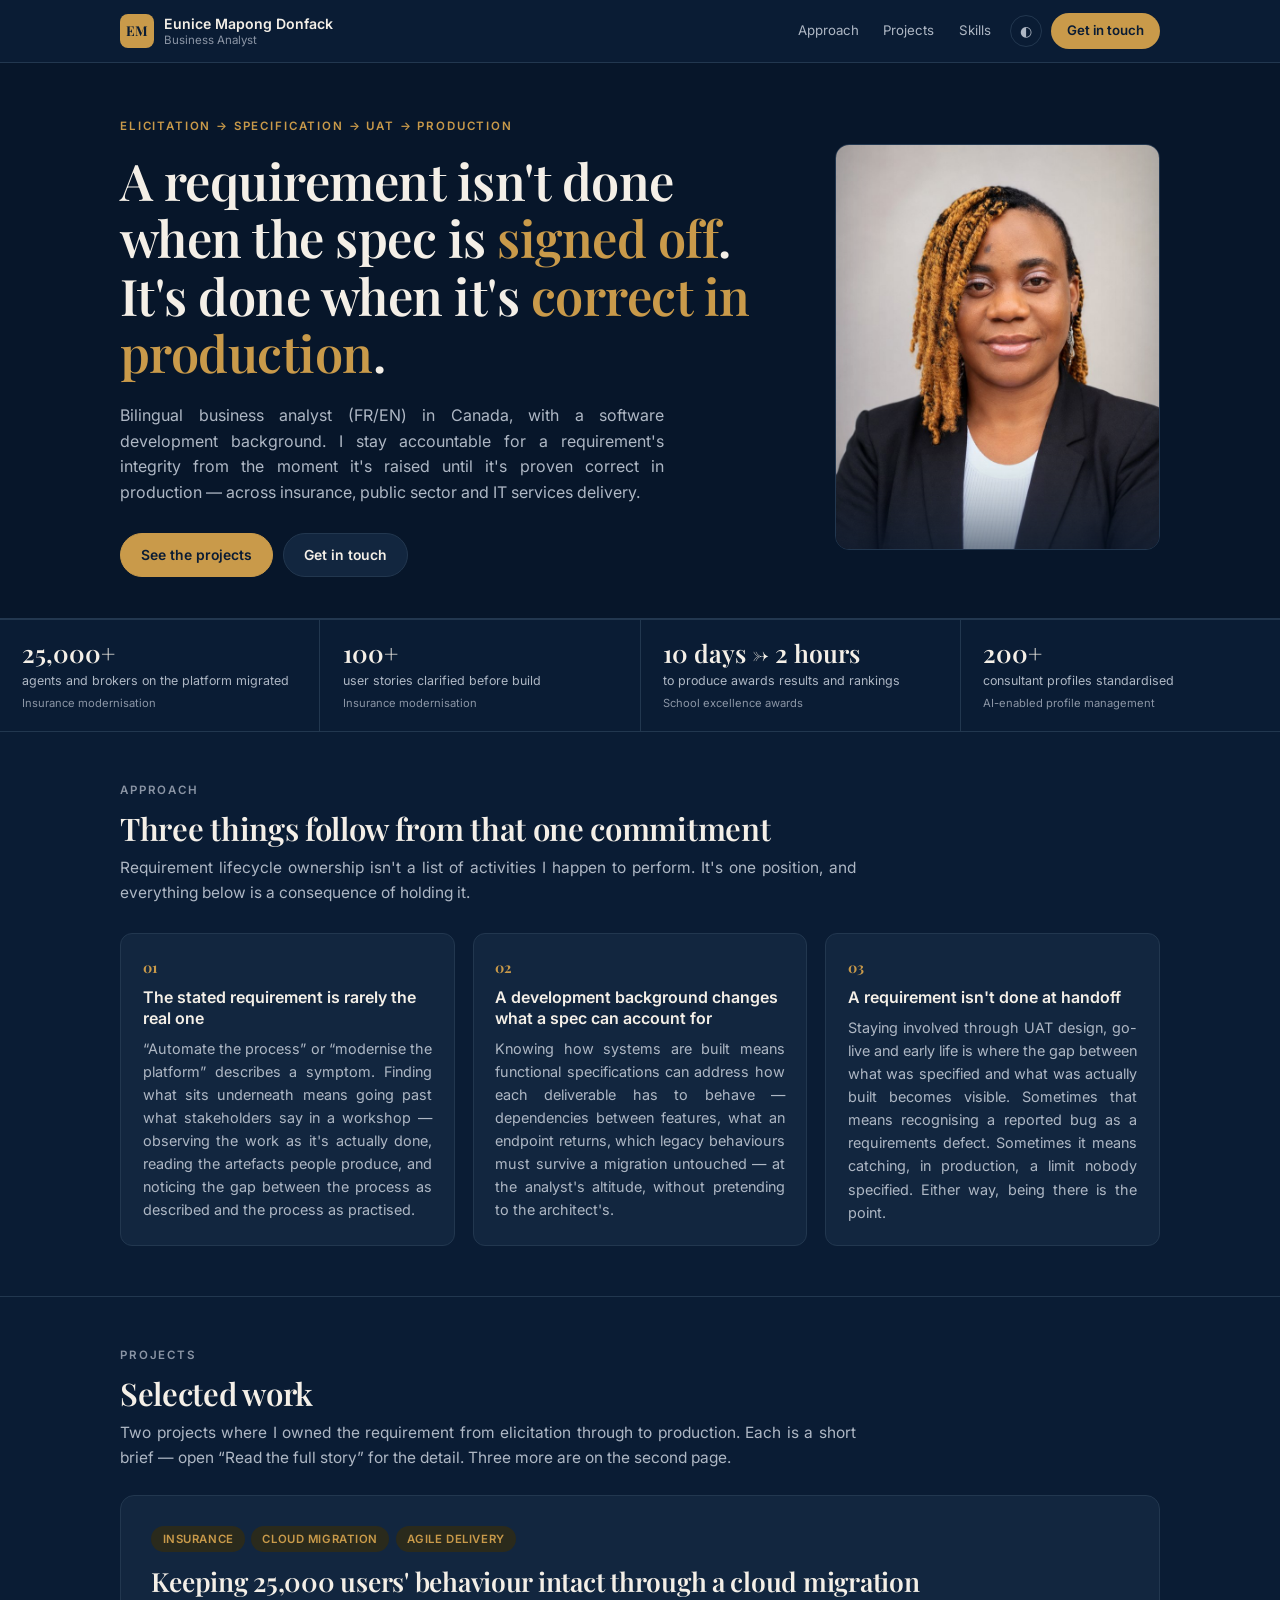
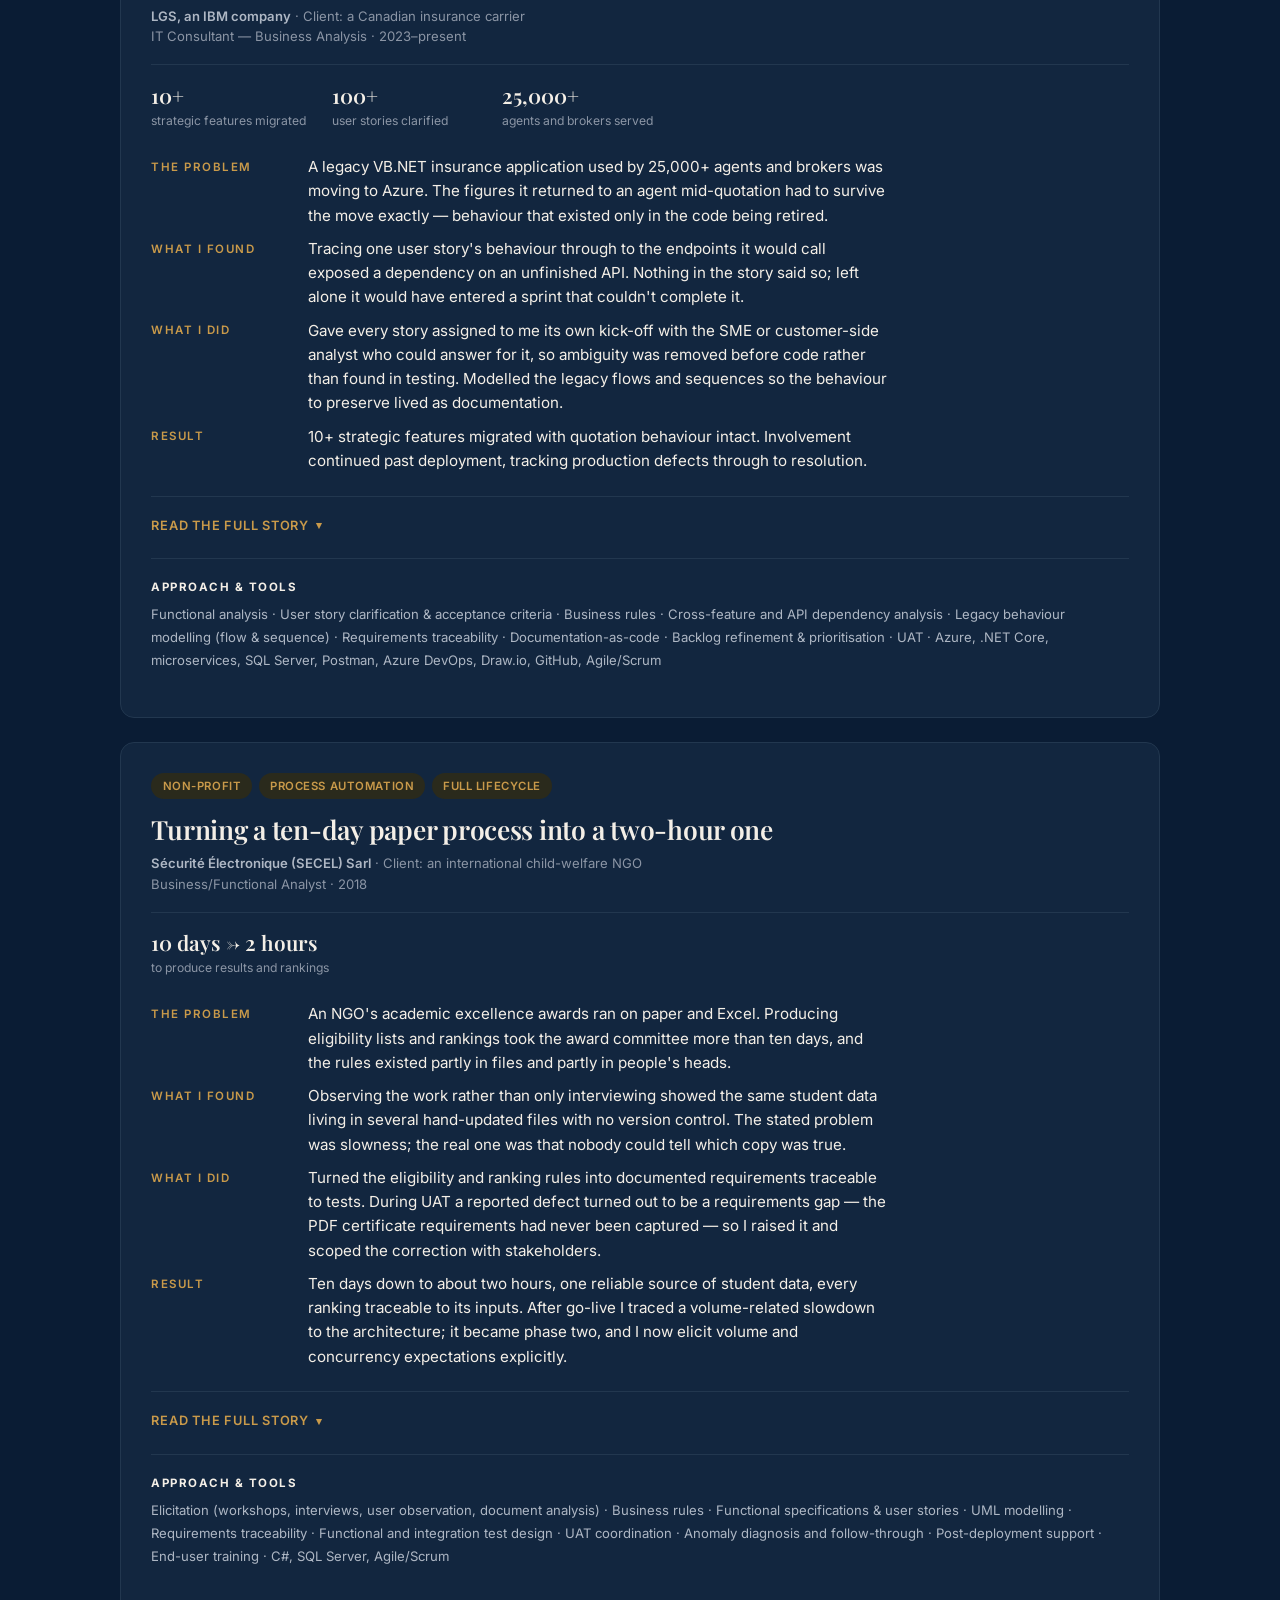
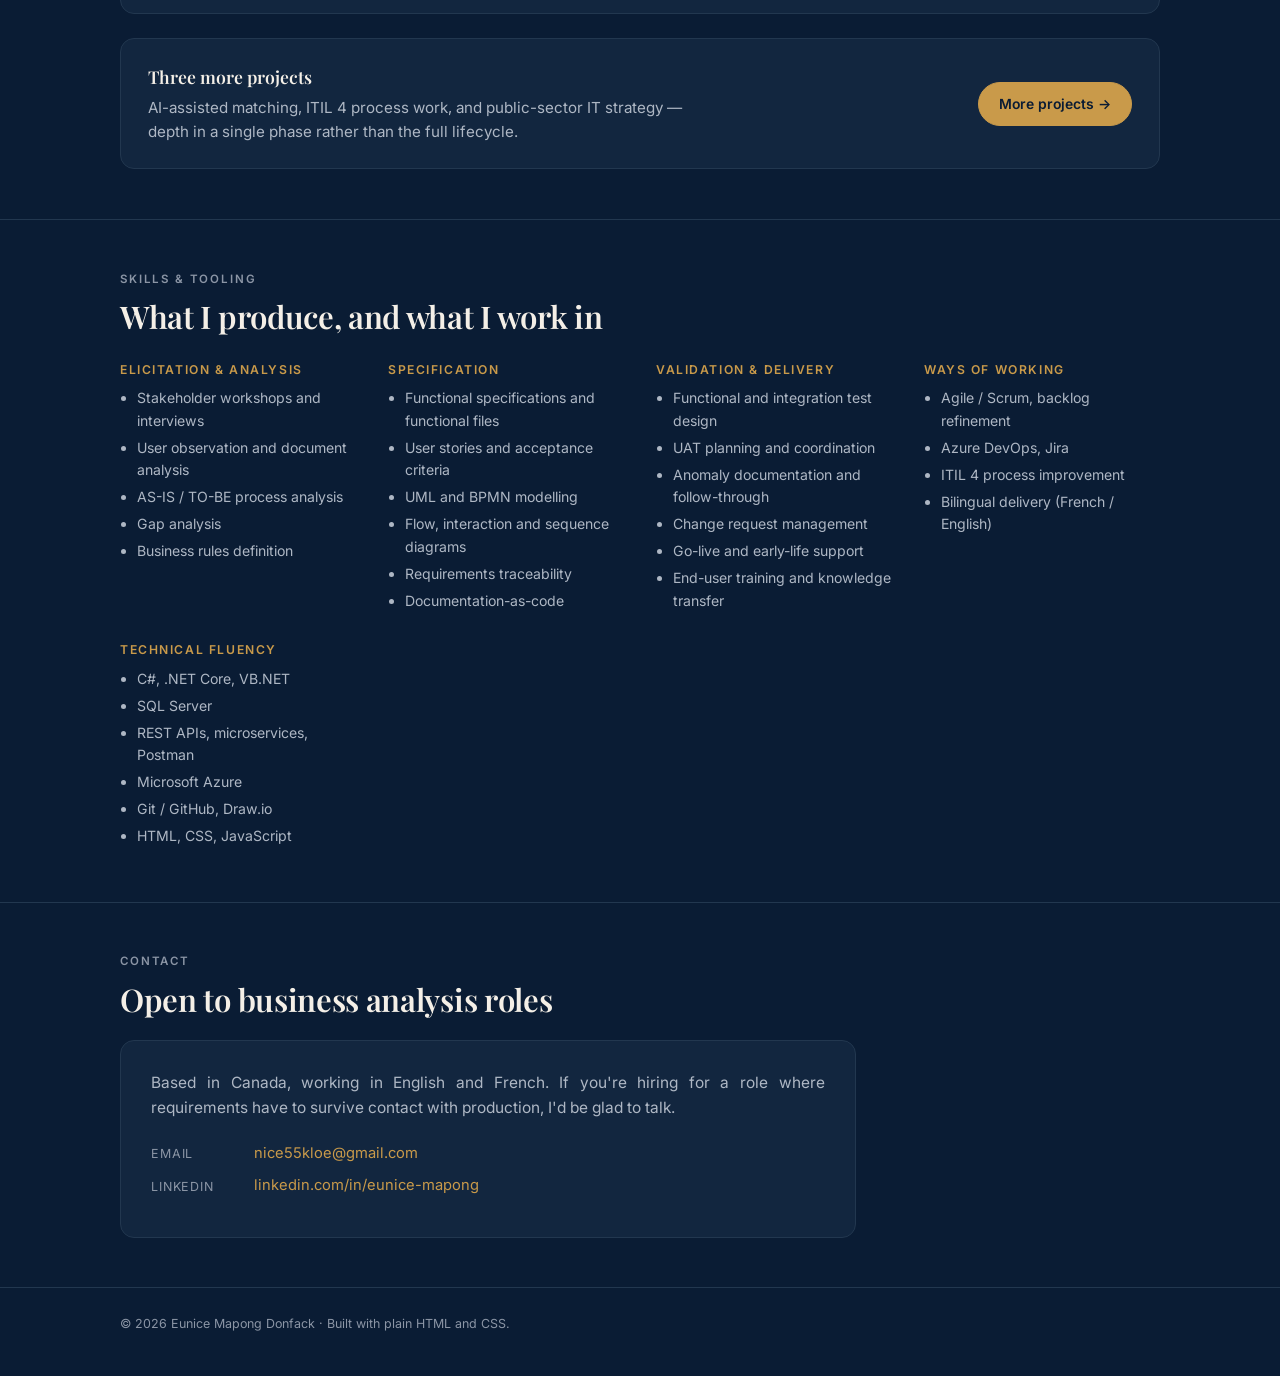
==== commit 232366bb: "Add files via upload" ====
--- a/index.html
+++ b/index.html
@@ -26,7 +26,7 @@
     </a>
     <div class="navlinks">
       <a href="#approach">Approach</a>
-      <a href="#work">Case studies</a>
+      <a href="#work">Projects</a>
       <a href="#skills">Skills</a>
       <button id="themer" type="button" aria-label="Switch between light and dark">◐</button>
       <a class="pill" href="#contact">Get in touch</a>
@@ -45,7 +45,7 @@
         proven correct in production — across insurance, public sector and IT services delivery.
       </p>
       <div class="cta">
-        <a class="btn primary" href="#work">Read the case studies</a>
+        <a class="btn primary" href="#work">See the projects</a>
         <a class="btn" href="#contact">Get in touch</a>
       </div>
     </div>
@@ -124,12 +124,11 @@
 
 <section id="work">
   <div class="wrap">
-    <p class="sec-label">Case studies</p>
+    <p class="sec-label">Projects</p>
     <h2 class="sec">Selected work</h2>
     <p class="narrow" style="color:var(--muted)">
-      Two projects where I owned the requirement from elicitation through to production. Three more —
-      an AI-assisted profile matching framework, an ITIL 4 process realignment, and a municipal IT
-      master plan — are on the second page.
+      Two projects where I owned the requirement from elicitation through to production. Each is a
+      short brief — open “Read the full story” for the detail. Three more are on the second page.
     </p>
 
     <article class="cs">
@@ -139,8 +138,25 @@
         <b>LGS, an IBM company</b> · Client: a Canadian insurance carrier<br>
         IT Consultant — Business Analysis · 2023–present
       </p>
-
-      <div class="cs-body">
+      <div class="mini top">
+          <div><span class="n">10+</span><span class="k">strategic features migrated</span></div>
+          <div><span class="n">100+</span><span class="k">user stories clarified</span></div>
+          <div><span class="n">25,000+</span><span class="k">agents and brokers served</span></div>
+        </div>
+      <dl class="brief">
+        <dt>The problem</dt>
+        <dd>A legacy VB.NET insurance application used by 25,000+ agents and brokers was moving to Azure. The figures it returned to an agent mid-quotation had to survive the move exactly — behaviour that existed only in the code being retired.</dd>
+        <dt>What I found</dt>
+        <dd>Tracing one user story's behaviour through to the endpoints it would call exposed a dependency on an unfinished API. Nothing in the story said so; left alone it would have entered a sprint that couldn't complete it.</dd>
+        <dt>What I did</dt>
+        <dd>Gave every story assigned to me its own kick-off with the SME or customer-side analyst who could answer for it, so ambiguity was removed before code rather than found in testing. Modelled the legacy flows and sequences so the behaviour to preserve lived as documentation.</dd>
+        <dt>Result</dt>
+        <dd>10+ strategic features migrated with quotation behaviour intact. Involvement continued past deployment, tracking production defects through to resolution.</dd>
+      </dl>
+
+      <details class="full">
+        <summary>Read the full story</summary>
+        <div class="cs-body">
         <h3>The situation</h3>
         <p>
           A digital transformation project was replacing a legacy VB.NET insurance application with
@@ -221,14 +237,10 @@
           resolution, and making sure the team as a whole handled them properly rather than letting
           fixes happen ad hoc.
         </p>
-
-        <div class="mini">
-          <div><span class="n">10+</span><span class="k">strategic features migrated</span></div>
-          <div><span class="n">100+</span><span class="k">user stories clarified</span></div>
-          <div><span class="n">25,000+</span><span class="k">agents and brokers served</span></div>
-        </div>
-
-        <p class="tools">
+        </div>
+      </details>
+
+      <p class="tools">
           <b>Approach &amp; tools</b>
           Functional analysis · User story clarification &amp; acceptance criteria · Business rules ·
           Cross-feature and API dependency analysis · Legacy behaviour modelling (flow &amp; sequence) ·
@@ -236,7 +248,6 @@
           UAT · Azure, .NET Core, microservices, SQL Server, Postman, Azure DevOps, Draw.io, GitHub,
           Agile/Scrum
         </p>
-      </div>
     </article>
 
     <article class="cs">
@@ -246,8 +257,23 @@
         <b>Sécurité Électronique (SECEL) Sarl</b> · Client: an international child-welfare NGO<br>
         Business/Functional Analyst · 2018
       </p>
-
-      <div class="cs-body">
+      <div class="mini top">
+          <div><span class="n">10 days → 2 hours</span><span class="k">to produce results and rankings</span></div>
+        </div>
+      <dl class="brief">
+        <dt>The problem</dt>
+        <dd>An NGO's academic excellence awards ran on paper and Excel. Producing eligibility lists and rankings took the award committee more than ten days, and the rules existed partly in files and partly in people's heads.</dd>
+        <dt>What I found</dt>
+        <dd>Observing the work rather than only interviewing showed the same student data living in several hand-updated files with no version control. The stated problem was slowness; the real one was that nobody could tell which copy was true.</dd>
+        <dt>What I did</dt>
+        <dd>Turned the eligibility and ranking rules into documented requirements traceable to tests. During UAT a reported defect turned out to be a requirements gap — the PDF certificate requirements had never been captured — so I raised it and scoped the correction with stakeholders.</dd>
+        <dt>Result</dt>
+        <dd>Ten days down to about two hours, one reliable source of student data, every ranking traceable to its inputs. After go-live I traced a volume-related slowdown to the architecture; it became phase two, and I now elicit volume and concurrency expectations explicitly.</dd>
+      </dl>
+
+      <details class="full">
+        <summary>Read the full story</summary>
+        <div class="cs-body">
         <h3>The situation</h3>
         <p>
           The NGO ran an academic excellence award programme across its associative homes. Eligibility
@@ -333,9 +359,6 @@
           than left to emerge in production.
         </p>
 
-        <div class="mini">
-          <div><span class="n">10 days → 2 hours</span><span class="k">to produce results and rankings</span></div>
-        </div>
 
         <p style="margin-top:1.1rem; font-size:.95rem">
           The awards committee worked from one reliable source of student data instead of reconciling
@@ -343,24 +366,25 @@
           to the inputs that produced it, so the committee could see why a student placed where they
           did rather than take the list on trust.
         </p>
-
-        <p class="tools">
+        </div>
+      </details>
+
+      <p class="tools">
           <b>Approach &amp; tools</b>
           Elicitation (workshops, interviews, user observation, document analysis) · Business rules ·
           Functional specifications &amp; user stories · UML modelling · Requirements traceability ·
           Functional and integration test design · UAT coordination · Anomaly diagnosis and
           follow-through · Post-deployment support · End-user training · C#, SQL Server, Agile/Scrum
         </p>
-      </div>
     </article>
 
     <div class="more">
       <p>
-        <strong>Three more case studies</strong>
-        AI-assisted matching, ITIL 4 process work, and public-sector IT strategy — shorter reads,
-        showing depth in a single phase rather than the full lifecycle.
+        <strong>Three more projects</strong>
+        AI-assisted matching, ITIL 4 process work, and public-sector IT strategy — depth in a single
+        phase rather than the full lifecycle.
       </p>
-      <a class="btn primary" href="case-studies.html">More case studies →</a>
+      <a class="btn primary" href="projects.html">More projects →</a>
     </div>
   </div>
 </section>
--- a/styles.css
+++ b/styles.css
@@ -1,22 +1,23 @@
-/* Palette: charcoal #292929 · cream #F4EFE7 · gold #C99A4A.
+/* Palette: dark navy #0A1C34 · cream #F4EFE7 · gold #C99A4A.
+   Navy sampled from the reference image's own background.
    --accent is gold used as TEXT; --accent-fill is gold used as a BACKGROUND.
    They differ in light mode only: #C99A4A on cream is 2.2:1 and unreadable as
    text, so light mode darkens the text gold to #7E5C1C (5.3:1) while fills keep
-   the true palette gold with charcoal on top (5.7:1). Every pairing used on the
-   page clears 4.5:1 in both themes. */
+   the true palette gold with navy on top (6.7:1). Every pairing used on the page
+   clears 4.5:1 in both themes. */
 :root{
-  --bg:#292929; --bg-2:#232323; --surface:#313131; --raised:#3A3A3A;
-  --ink:#F4EFE7; --muted:#B5AFA4; --faint:#968F83;
-  --rule:#403E3B;
-  --accent:#C99A4A; --accent-fill:#C99A4A; --accent-ink:#292929; --accent-soft:#352D1E;
+  --bg:#0A1C34; --bg-2:#07162A; --surface:#12263F; --raised:#1A3049;
+  --ink:#F4EFE7; --muted:#AEB7C4; --faint:#8B95A5;
+  --rule:#22374F;
+  --accent:#C99A4A; --accent-fill:#C99A4A; --accent-ink:#0A1C34; --accent-soft:#2A2A1C;
   --display:"Playfair Display",Georgia,"Times New Roman",serif;
   --sans:Inter,-apple-system,BlinkMacSystemFont,"Segoe UI",Roboto,Helvetica,Arial,sans-serif;
 }
 :root[data-theme="light"]{
-  --bg:#F4EFE7; --bg-2:#EAE2D5; --surface:#FCFAF6; --raised:#FFFFFF;
-  --ink:#292929; --muted:#57524A; --faint:#6E6960;
+  --bg:#F4EFE7; --bg-2:#E9E1D4; --surface:#FCFAF6; --raised:#FFFFFF;
+  --ink:#0A1C34; --muted:#4A5261; --faint:#5E6472;
   --rule:#DCD3C2;
-  --accent:#7E5C1C; --accent-fill:#C99A4A; --accent-ink:#292929; --accent-soft:#F0E5CE;
+  --accent:#7E5C1C; --accent-fill:#C99A4A; --accent-ink:#0A1C34; --accent-soft:#F0E5CE;
 }
 *{box-sizing:border-box}
 html{scroll-behavior:smooth}
@@ -85,7 +86,7 @@
   background:var(--surface); border:1px solid var(--rule)}
 .portrait img{width:100%; height:100%; object-fit:cover; display:block}
 .portrait::after{content:""; position:absolute; inset:0; pointer-events:none;
-  box-shadow:inset 0 -70px 90px -50px rgba(41,41,41,.78)}
+  box-shadow:inset 0 -70px 90px -50px rgba(10,28,52,.80)}
 :root[data-theme="light"] .portrait::after{box-shadow:none}
 @media (max-width:820px){
   .hero-grid{grid-template-columns:1fr; gap:1.8rem}
@@ -186,3 +187,25 @@
 .subhead p{color:var(--muted); max-width:40rem; margin:0}
 .back{display:inline-block; font-size:.83rem; color:var(--muted); margin-bottom:1rem}
 .back:hover{color:var(--accent)}
+
+/* ---- project cards: scannable brief + optional full narrative ---- */
+.mini.top{margin:1.1rem 0 0; padding-top:1.1rem}
+.brief{display:grid; grid-template-columns:8.5rem 1fr; gap:.55rem 1.3rem;
+  margin:1.4rem 0 0; max-width:46rem}
+.brief dt{font-size:.72rem; font-weight:600; letter-spacing:.13em; text-transform:uppercase;
+  color:var(--accent); padding-top:.18rem}
+.brief dd{margin:0; font-size:.95rem; color:var(--ink); text-align:left;
+  hyphens:manual; -webkit-hyphens:manual}
+@media (max-width:620px){
+  .brief{grid-template-columns:1fr; gap:.2rem}
+  .brief dd{margin-bottom:.9rem}
+}
+details.full{margin-top:1.4rem; border-top:1px solid var(--rule); padding-top:1rem}
+details.full > summary{cursor:pointer; list-style:none; font-size:.8rem; font-weight:600;
+  letter-spacing:.06em; text-transform:uppercase; color:var(--accent); display:inline-flex;
+  align-items:center; gap:.45rem}
+details.full > summary::-webkit-details-marker{display:none}
+details.full > summary::after{content:"▾"; font-size:.7rem; transition:transform .15s}
+details.full[open] > summary::after{transform:rotate(180deg)}
+details.full > summary:hover{text-decoration:underline}
+details.full .cs-body{margin-top:1.2rem}
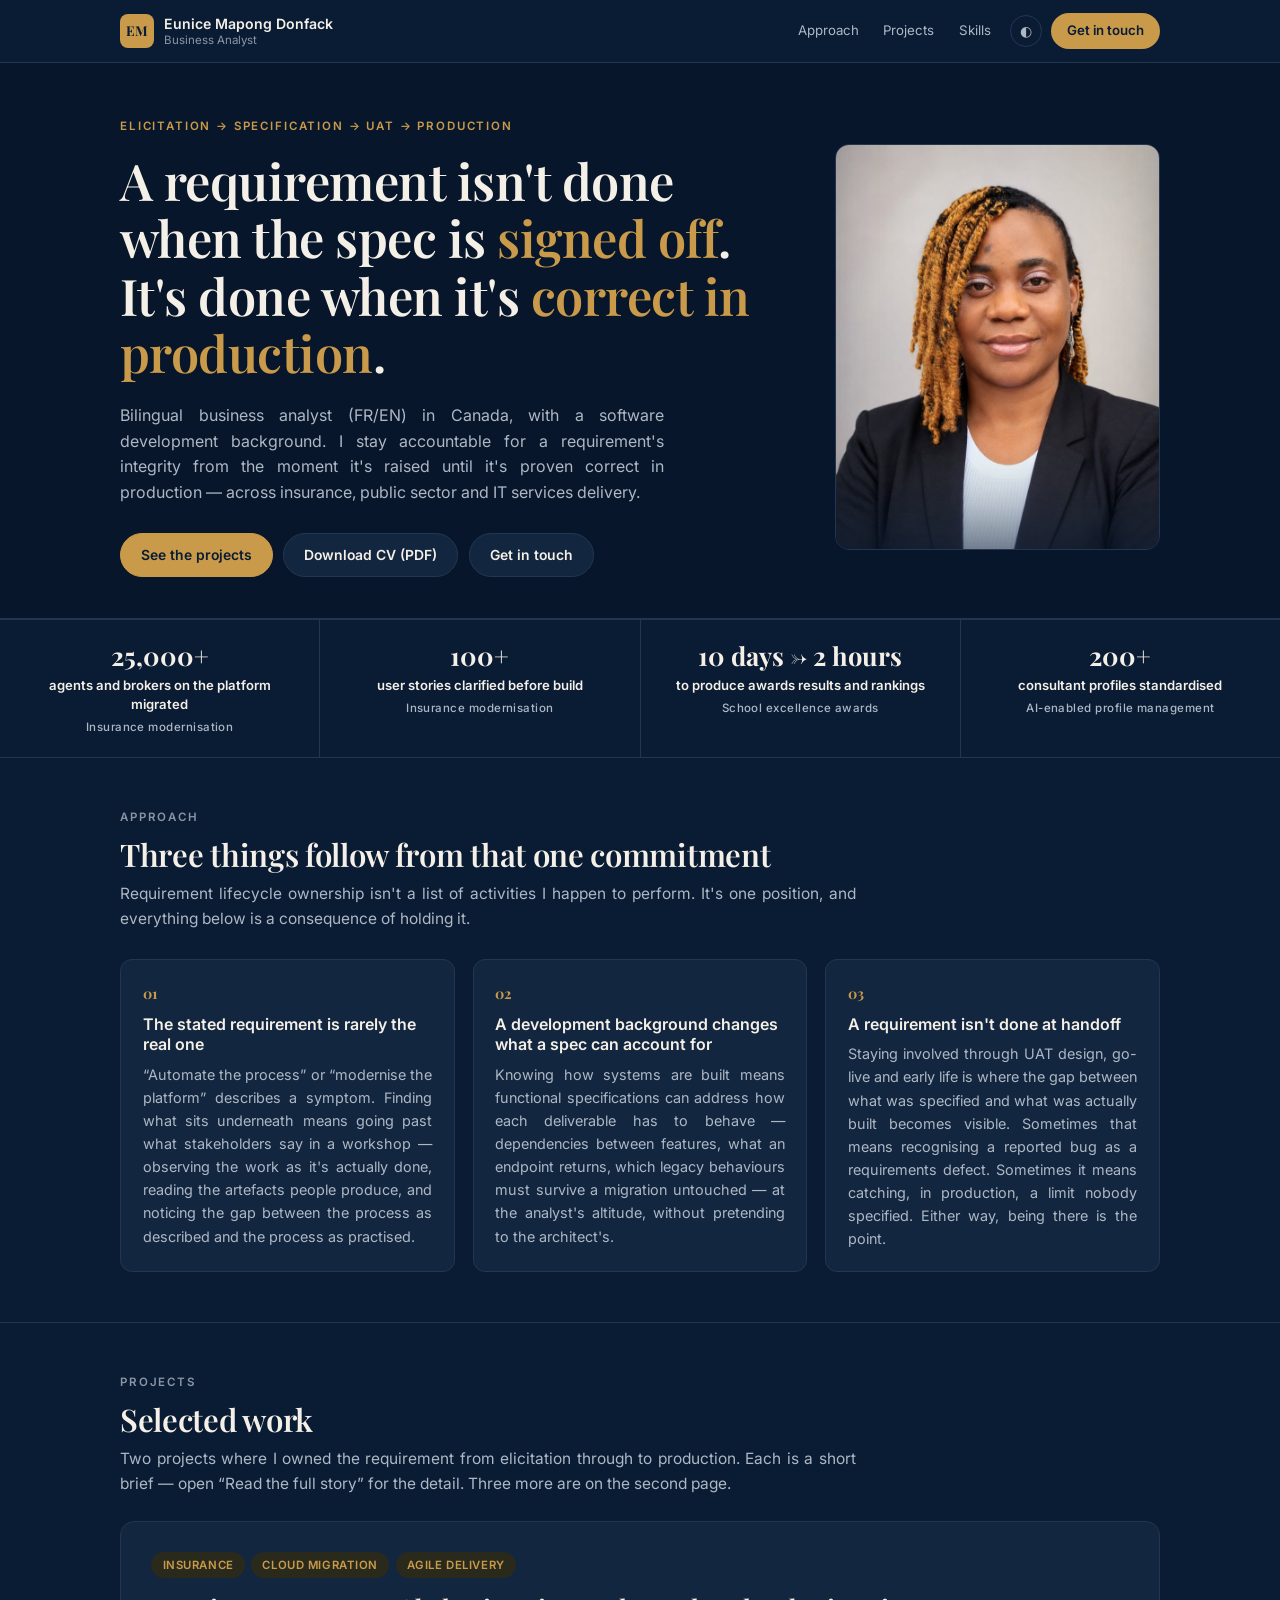
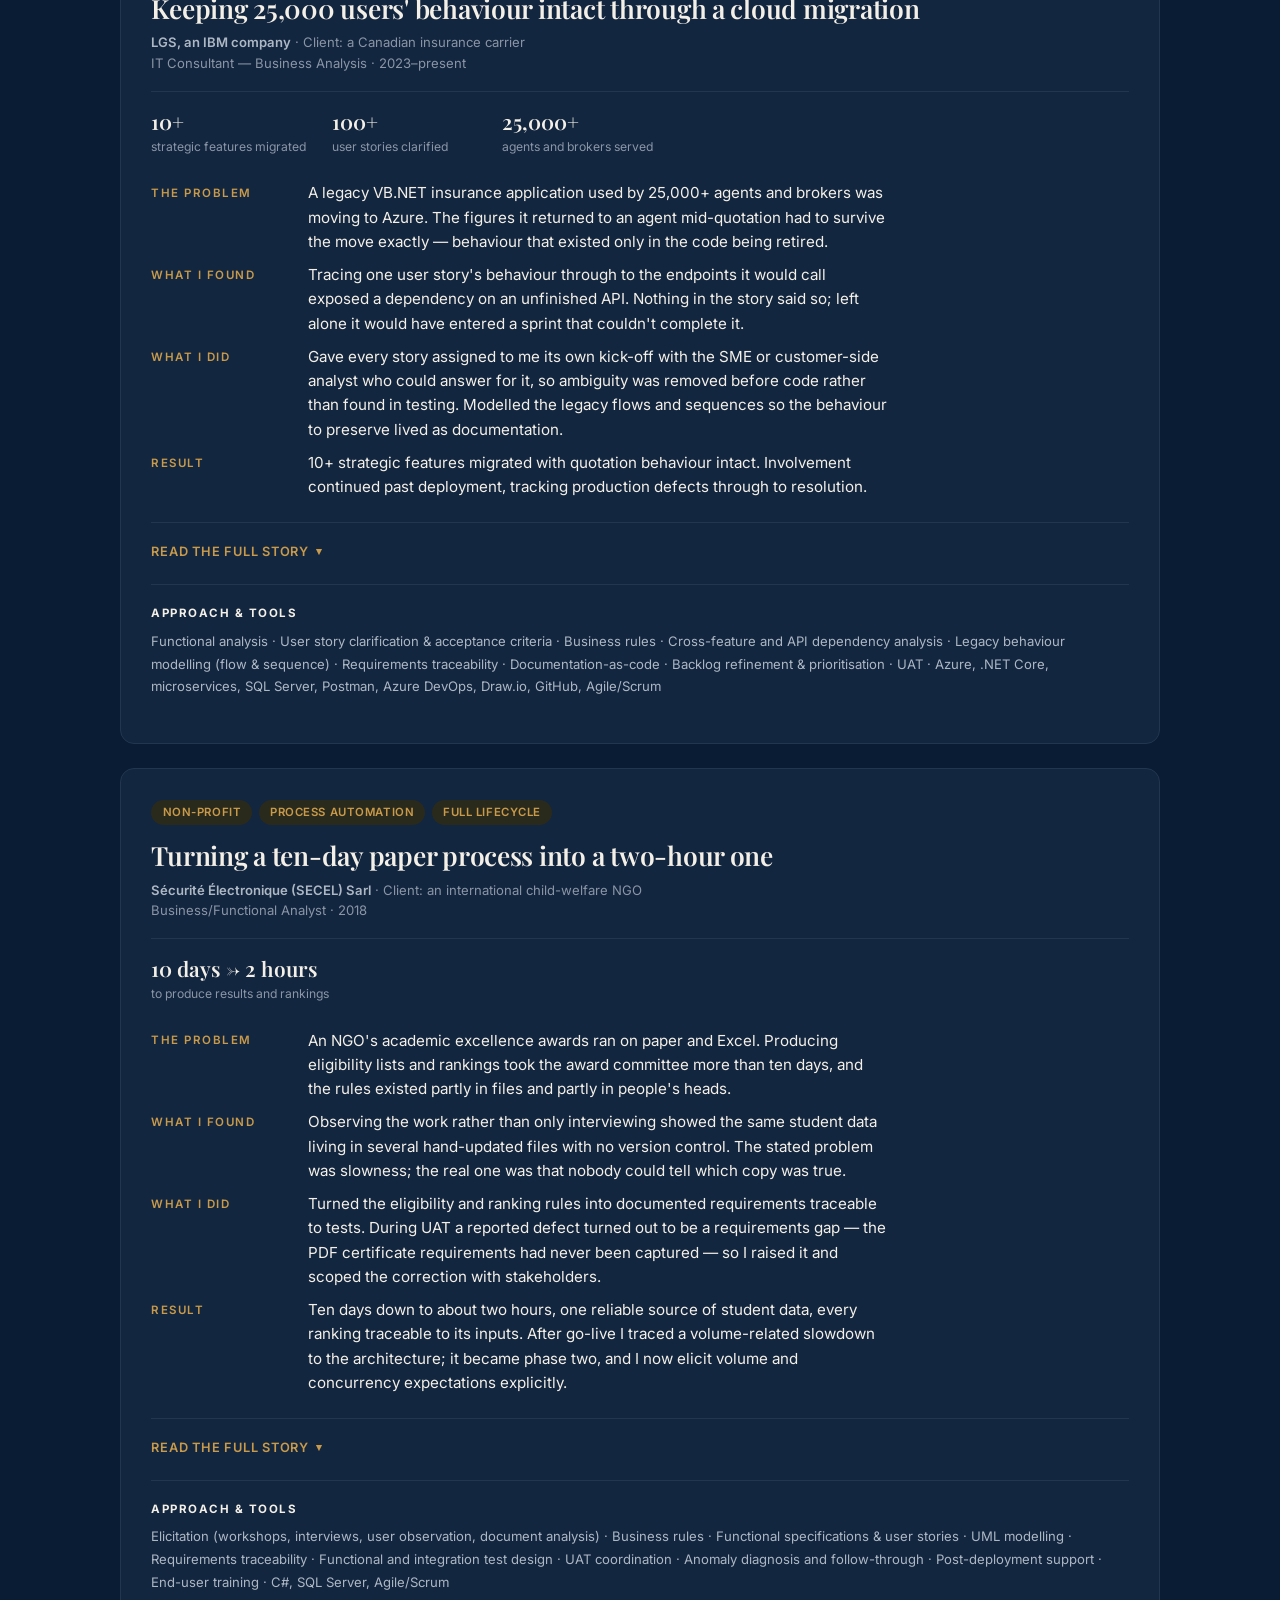
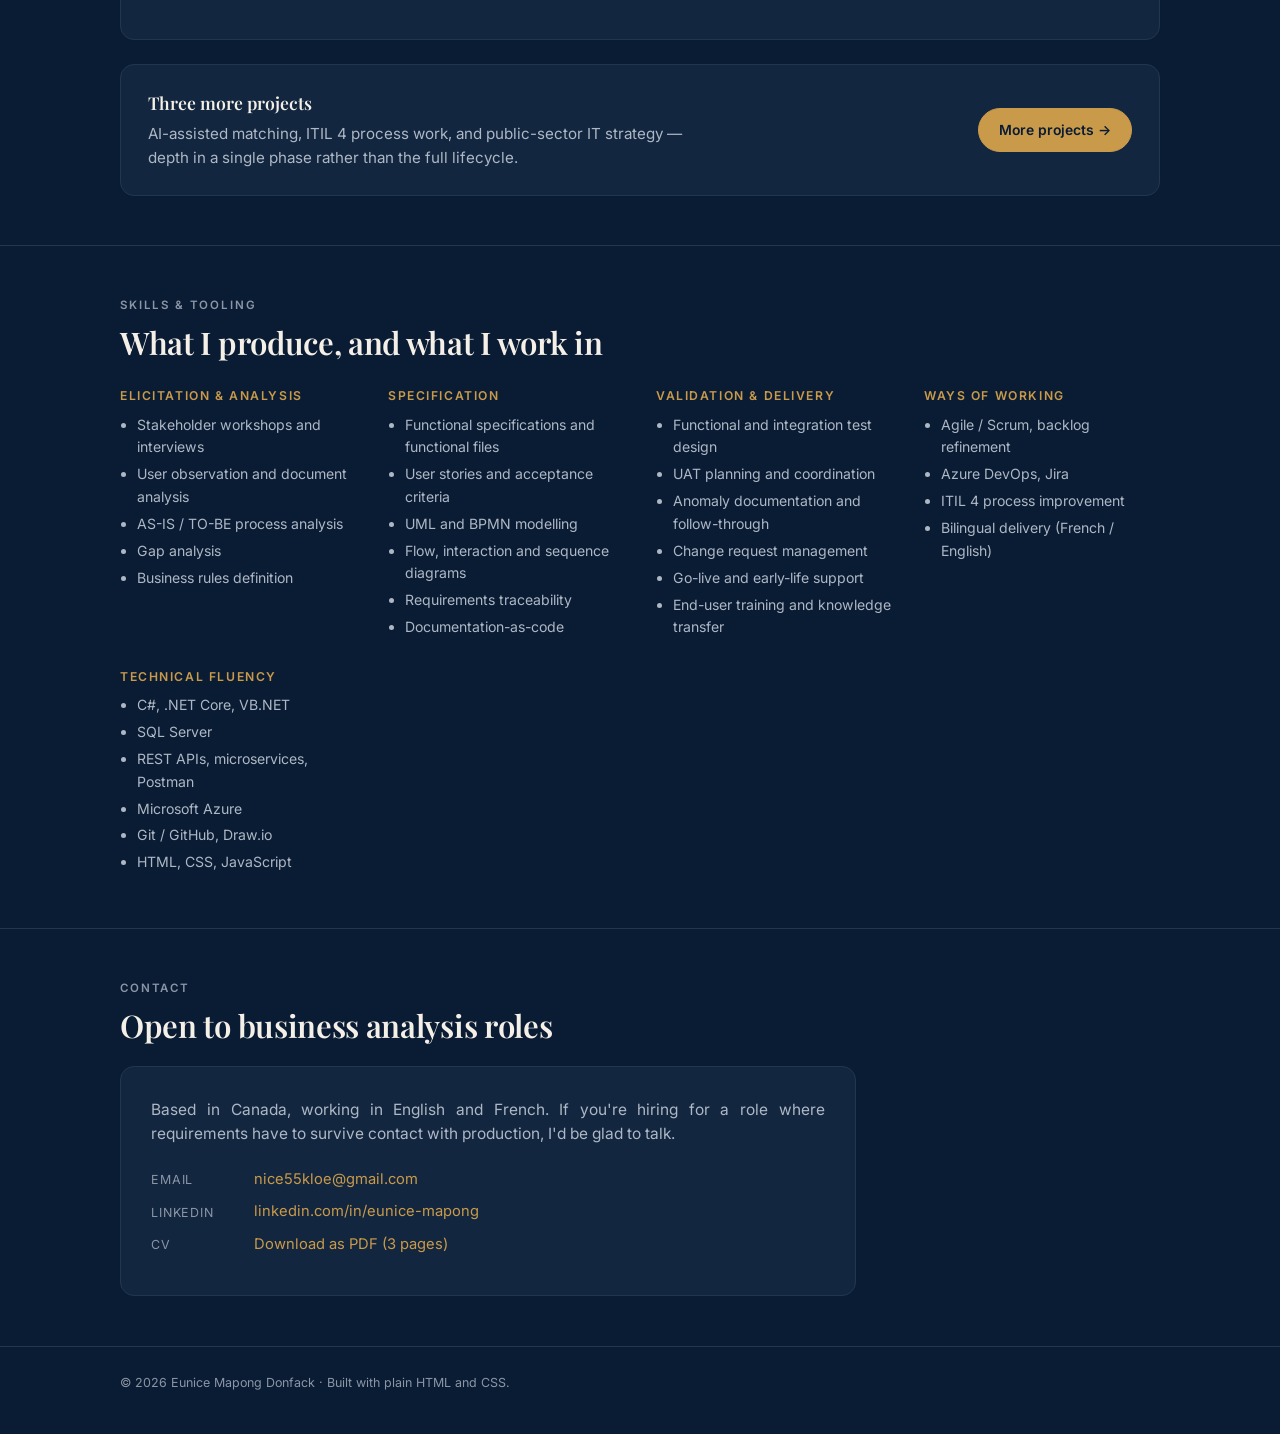
==== commit 7189ad29: "Add files via upload" ====
--- a/index.html
+++ b/index.html
@@ -46,6 +46,7 @@
       </p>
       <div class="cta">
         <a class="btn primary" href="#work">See the projects</a>
+        <a class="btn" href="CV_Eunice_Mapong_Donfack_Business_Analyst.pdf" download>Download CV (PDF)</a>
         <a class="btn" href="#contact">Get in touch</a>
       </div>
     </div>
@@ -462,6 +463,7 @@
       <div class="lines">
         <div><span>Email</span> <a href="mailto:nice55kloe@gmail.com">nice55kloe@gmail.com</a></div>
         <div><span>LinkedIn</span> <a href="https://www.linkedin.com/in/eunice-mapong-business-analysis-analyste-affaires-transformation-digitale-modernization" target="_blank" rel="noopener">linkedin.com/in/eunice-mapong</a></div>
+        <div><span>CV</span> <a href="CV_Eunice_Mapong_Donfack_Business_Analyst.pdf" download>Download as PDF (3 pages)</a></div>
       </div>
     </div>
   </div>
--- a/styles.css
+++ b/styles.css
@@ -38,7 +38,7 @@
 }
 /* Micro-copy and labels stay left-aligned — justify looks wrong on short,
    structural text and on anything read as a caption. */
-.eyebrow, .sec-label, .cs-meta, .tools, .stats .k, .stats .src,
+.eyebrow, .sec-label, .cs-meta, .tools,
 .mini .k, .lines, footer, .navlinks, .cta,
 .grid, .grid li, .grid p{
   text-align:left; hyphens:manual; -webkit-hyphens:manual;
@@ -96,10 +96,14 @@
 /* stats */
 .stats{display:grid; grid-template-columns:repeat(auto-fit,minmax(11rem,1fr)); gap:1px;
   background:var(--rule); border-top:1px solid var(--rule); border-bottom:1px solid var(--rule)}
-.stats div{background:var(--bg); padding:1.15rem 1.4rem}
-.stats .n{font-family:var(--display); font-size:1.55rem; font-weight:600; display:block; line-height:1.15}
-.stats .k{font-size:.78rem; color:var(--muted); margin-top:.2rem; display:block}
-.stats .src{font-size:.7rem; color:var(--faint); margin-top:.25rem; display:block}
+.stats div{background:var(--bg); padding:1.3rem 1.2rem; text-align:center}
+.stats .n{font-family:var(--display); font-size:1.6rem; font-weight:700; display:block;
+  line-height:1.15; color:var(--ink)}
+.stats .k, .stats .src{text-align:center; hyphens:manual; -webkit-hyphens:manual}
+.stats .k{font-size:.82rem; font-weight:600; color:var(--ink); margin-top:.35rem; display:block;
+  line-height:1.4}
+.stats .src{font-size:.72rem; font-weight:500; letter-spacing:.04em; color:var(--muted);
+  margin-top:.3rem; display:block}
 
 /* sections */
 section{padding:3.1rem 0}
